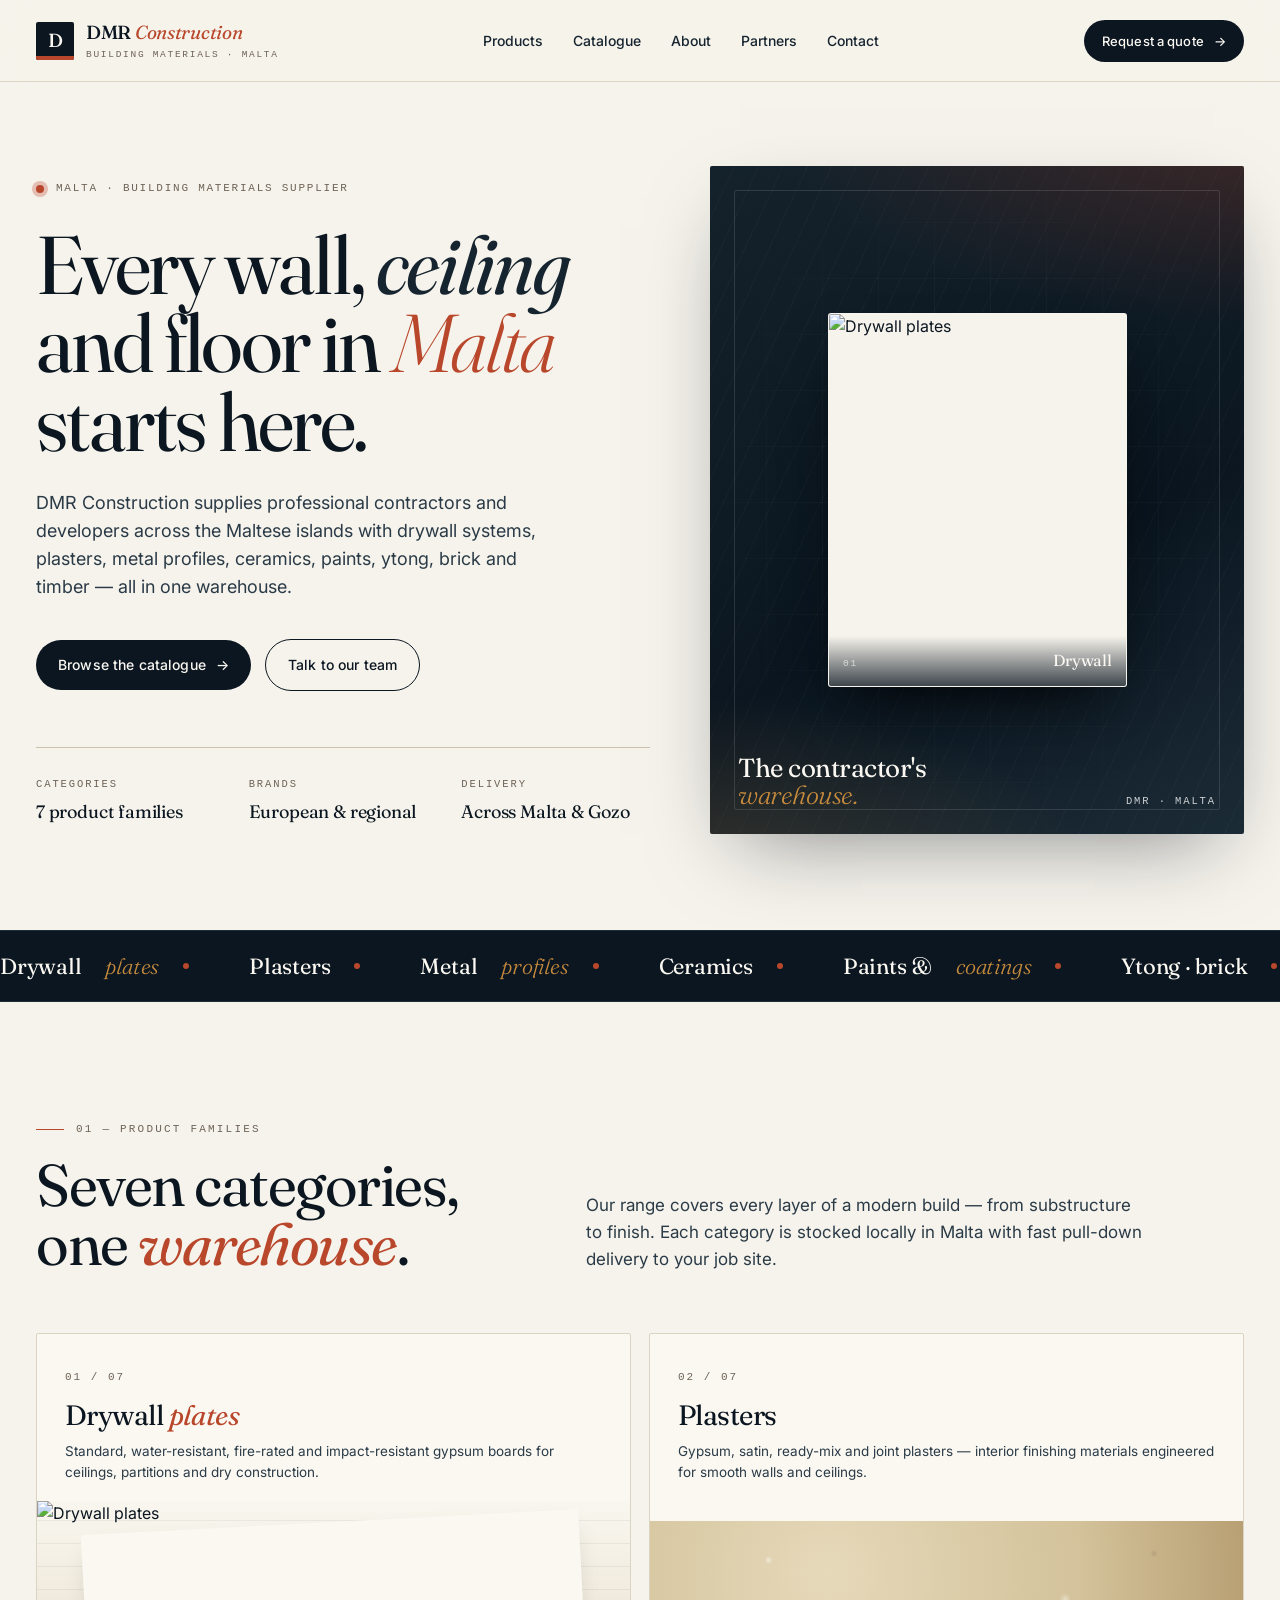
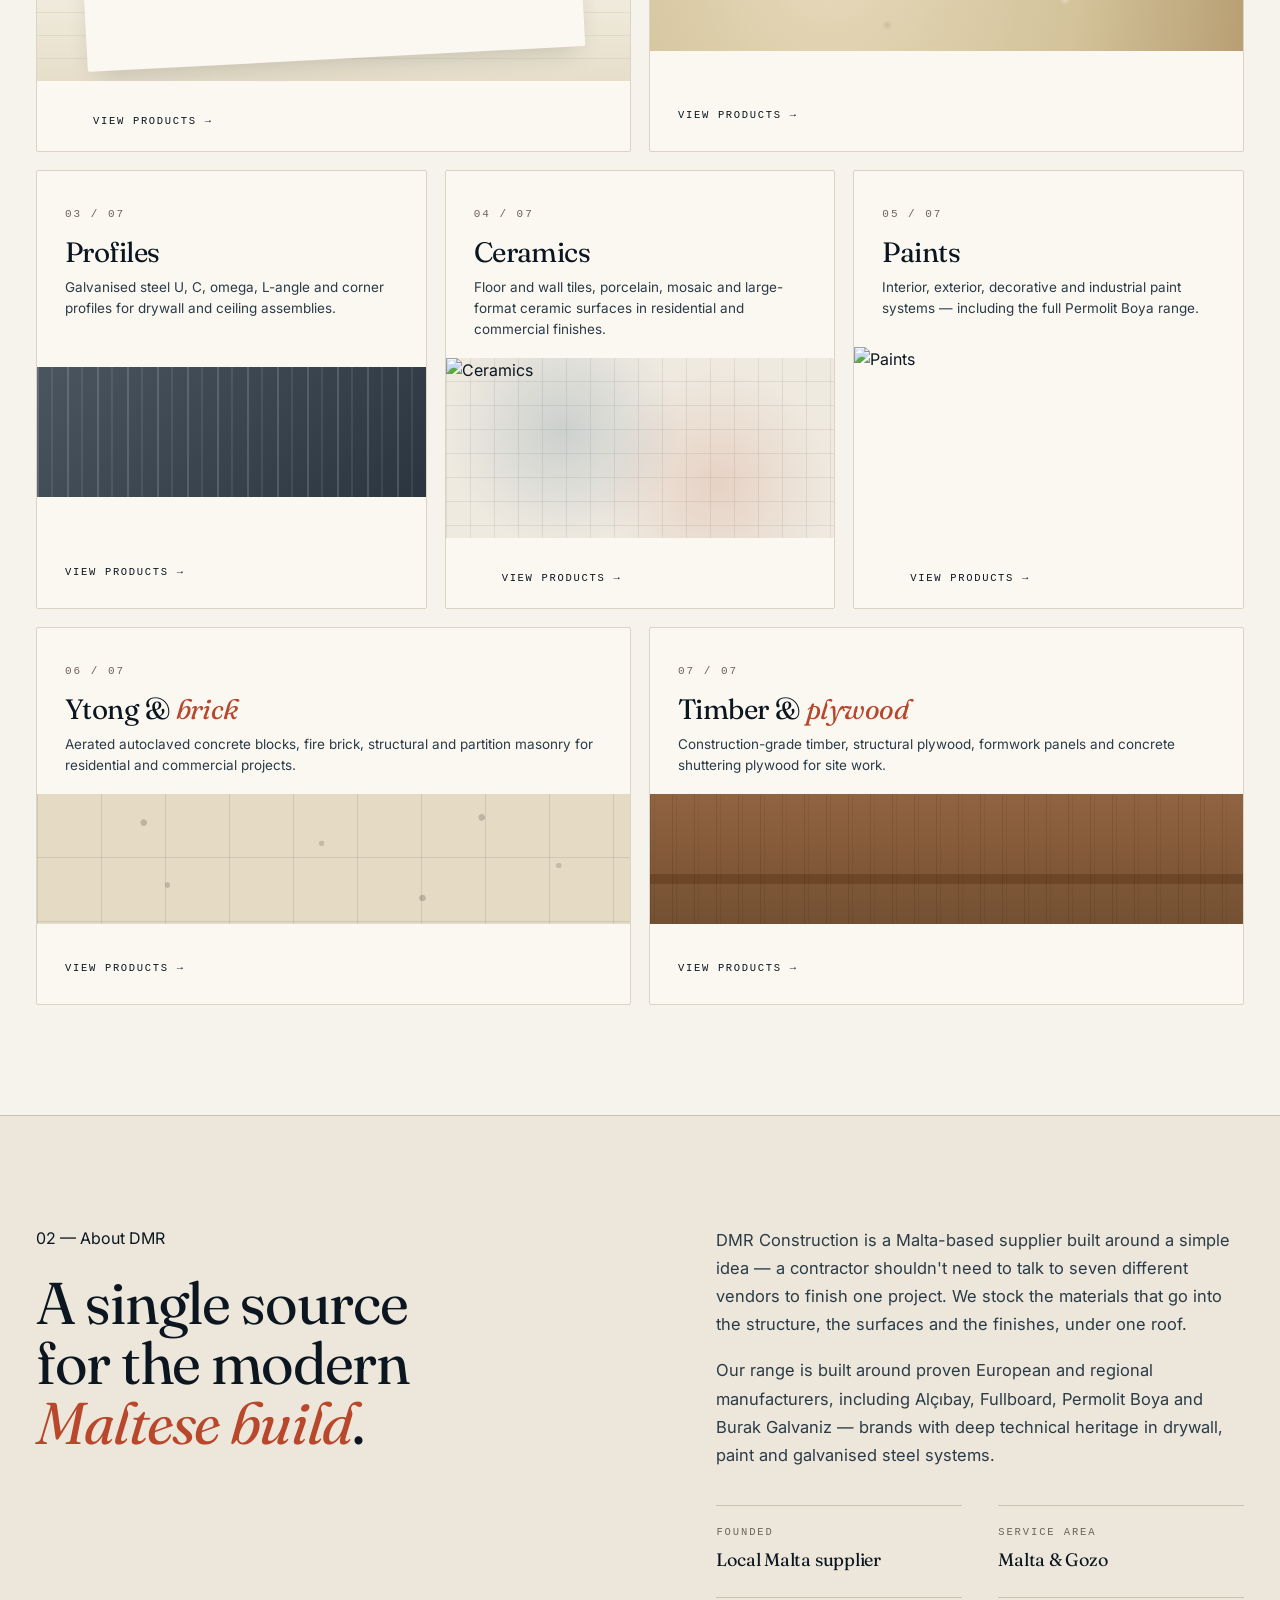
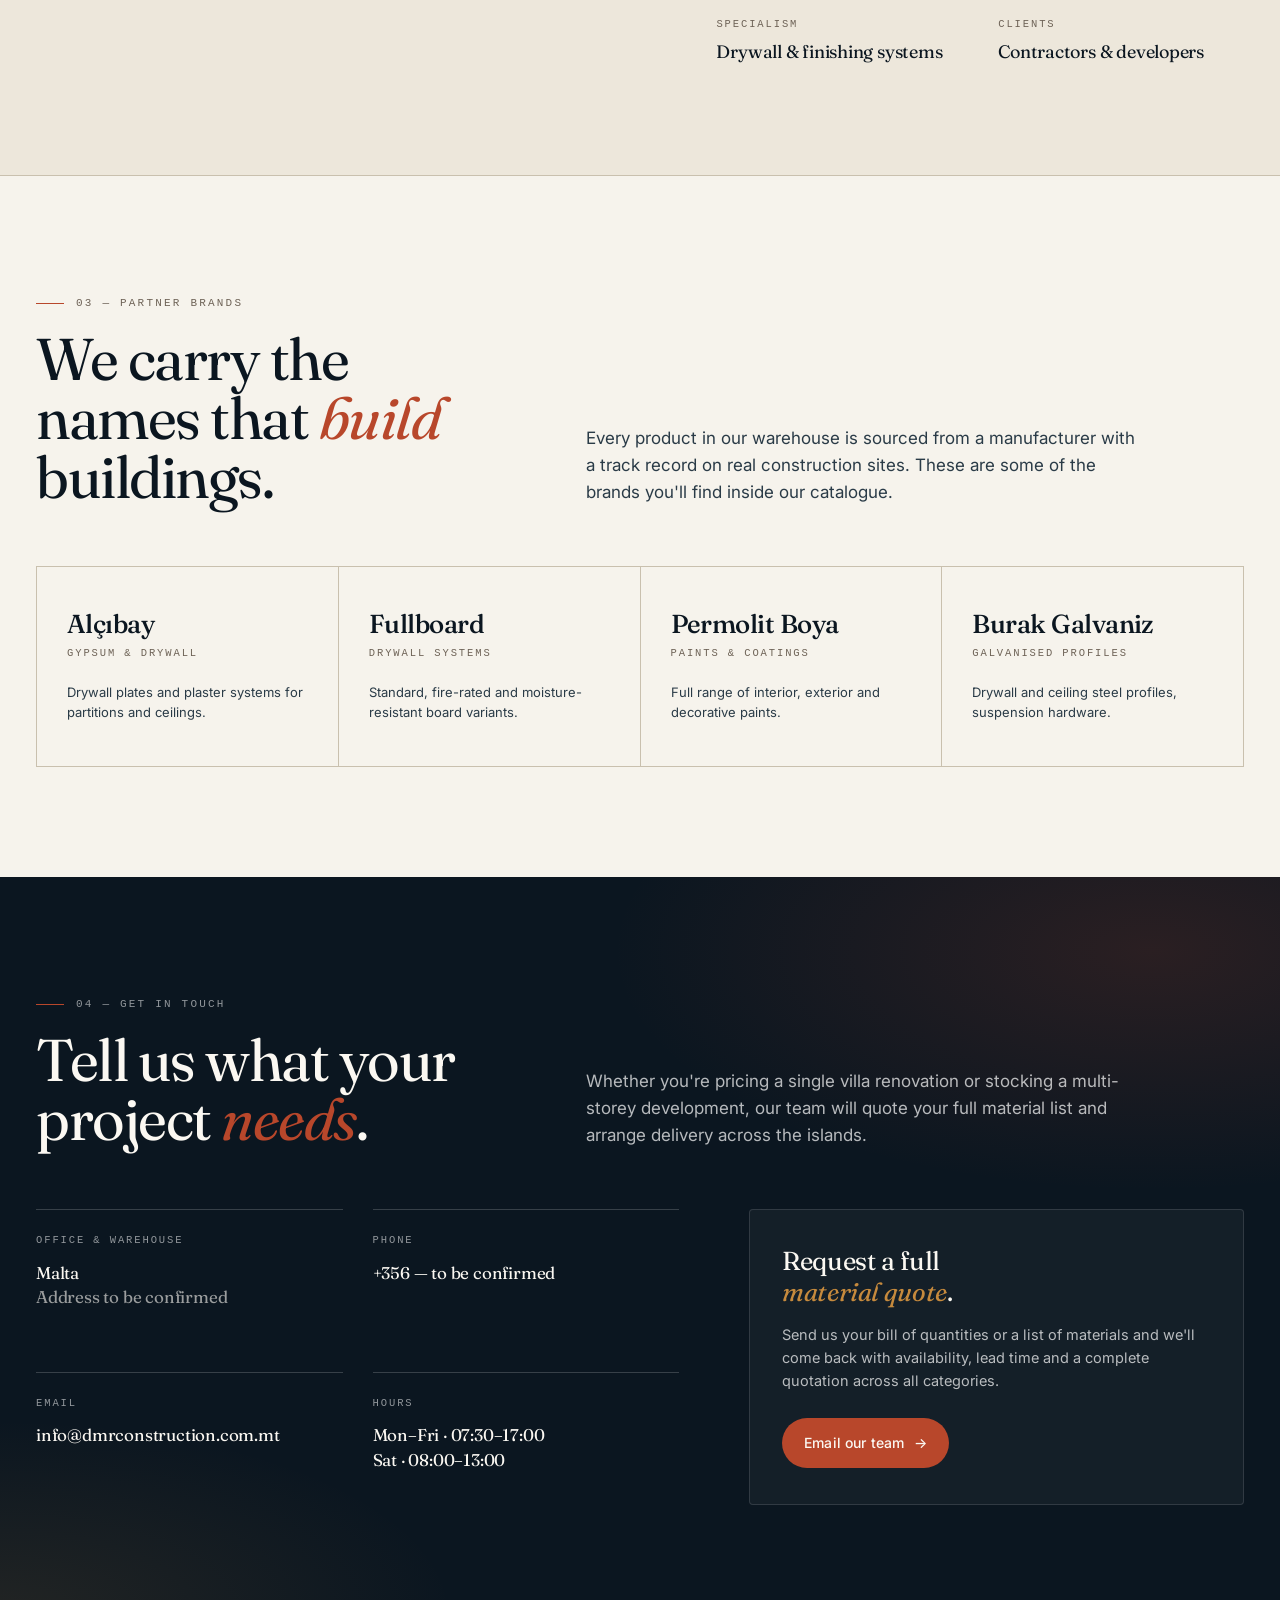
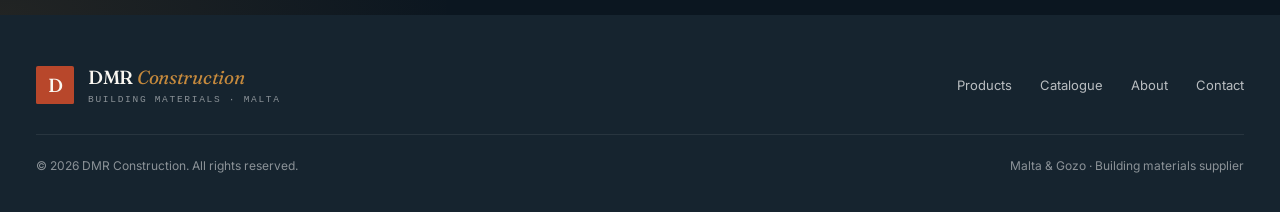
==== index.html @ fa93ea8e "Initial commit: DMR Construction site + catalogue Malta building-materials supplier landing page and" ====
<!doctype html>
<html lang="en">
<head>
<meta charset="utf-8" />
<meta name="viewport" content="width=device-width,initial-scale=1" />
<title>DMR Construction — Building Materials, Malta</title>
<meta name="description" content="DMR Construction is Malta's trusted supplier of drywall, plaster, profiles, ceramics, paints, ytong, brick and timber. Complete catalogue of premium building materials from leading European brands." />
<link rel="preconnect" href="https://fonts.googleapis.com">
<link rel="preconnect" href="https://fonts.gstatic.com" crossorigin>
<link href="https://fonts.googleapis.com/css2?family=Inter:wght@300;400;500;600;700&family=Fraunces:opsz,wght@9..144,300;9..144,400;9..144,500;9..144,600&display=swap" rel="stylesheet">
<link rel="stylesheet" href="styles.css">
</head>
<body>

<!-- NAV -->
<nav class="nav">
  <div class="nav-inner">
    <a class="brand" href="index.html">
      <div class="brand-mark">D</div>
      <div>
        <div class="brand-name">DMR <em>Construction</em></div>
        <span class="brand-sub">Building materials · Malta</span>
      </div>
    </a>
    <ul class="nav-links">
      <li><a href="#categories">Products</a></li>
      <li><a href="catalogue.html">Catalogue</a></li>
      <li><a href="#about">About</a></li>
      <li><a href="#brands">Partners</a></li>
      <li><a href="#contact">Contact</a></li>
    </ul>
    <a href="#contact" class="nav-cta">
      Request a quote
      <span class="arrow">→</span>
    </a>
    <button class="nav-burger" aria-label="Open menu">
      <span></span><span></span><span></span>
    </button>
  </div>
</nav>

<!-- HERO -->
<section class="hero">
  <div class="hero-inner">
    <div class="hero-text">
      <div class="hero-eyebrow">
        <span class="dot"></span>
        <span class="mono">Malta · Building Materials Supplier</span>
      </div>
      <h1>
        Every wall, <span class="ital">ceiling</span><br>
        and floor in <span class="accent">Malta</span><br>
        starts here.
      </h1>
      <p class="hero-lead">
        DMR Construction supplies professional contractors and developers across
        the Maltese islands with drywall systems, plasters, metal profiles,
        ceramics, paints, ytong, brick and timber — all in one warehouse.
      </p>
      <div class="hero-ctas">
        <a href="catalogue.html" class="btn btn-primary">
          Browse the catalogue
          <span class="arrow">→</span>
        </a>
        <a href="#contact" class="btn btn-ghost">
          Talk to our team
        </a>
      </div>
      <div class="hero-meta">
        <div class="item">
          <span class="k">Categories</span>
          <span class="v">7 product families</span>
        </div>
        <div class="item">
          <span class="k">Brands</span>
          <span class="v">European &amp; regional</span>
        </div>
        <div class="item">
          <span class="k">Delivery</span>
          <span class="v">Across Malta &amp; Gozo</span>
        </div>
      </div>
    </div>

    <!-- hero visual: stacked product cards -->
    <div class="hero-visual">
      <div class="grid-bg" aria-hidden="true"></div>
      <div class="hv-stack">
        <figure class="hv-card c1">
          <img src="images/drywall-hero.png" alt="Drywall plates">
          <figcaption>
            <span class="num">01</span>
            <span class="cat">Drywall</span>
          </figcaption>
        </figure>
        <figure class="hv-card c2">
          <img src="images/ceramic-hero.png" alt="Ceramics">
          <figcaption>
            <span class="num">04</span>
            <span class="cat">Ceramics</span>
          </figcaption>
        </figure>
        <figure class="hv-card c3">
          <img src="images/paint-hero.png" alt="Paints">
          <figcaption>
            <span class="num">05</span>
            <span class="cat">Paints</span>
          </figcaption>
        </figure>
      </div>
      <div class="hv-overlay" aria-hidden="true"></div>
      <div class="hv-label">
        <div class="l">The contractor's<br><em>warehouse.</em></div>
        <div class="r">DMR · Malta</div>
      </div>
    </div>
  </div>
</section>

<!-- MARQUEE -->
<div class="marquee" aria-hidden="true">
  <div class="marquee-track">
    <span>Drywall <em>plates</em></span>
    <span>Plasters</span>
    <span>Metal <em>profiles</em></span>
    <span>Ceramics</span>
    <span>Paints &amp; <em>coatings</em></span>
    <span>Ytong · brick</span>
    <span>Timber &amp; <em>plywood</em></span>
    <span>Construction <em>formwork</em></span>
    <!-- duplicate for seamless loop -->
    <span>Drywall <em>plates</em></span>
    <span>Plasters</span>
    <span>Metal <em>profiles</em></span>
    <span>Ceramics</span>
    <span>Paints &amp; <em>coatings</em></span>
    <span>Ytong · brick</span>
    <span>Timber &amp; <em>plywood</em></span>
    <span>Construction <em>formwork</em></span>
  </div>
</div>

<!-- CATEGORIES -->
<section class="section categories" id="categories">
  <div class="section-inner">
    <div class="section-head reveal">
      <div>
        <div class="kicker">01 — Product families</div>
        <h2>Seven categories,<br>one <span class="ital">warehouse</span>.</h2>
      </div>
      <p class="lede">
        Our range covers every layer of a modern build — from substructure to
        finish. Each category is stocked locally in Malta with fast pull-down
        delivery to your job site.
      </p>
    </div>

    <div class="cat-grid">
      <a href="catalogue.html#drywall" class="cat-card span-6 has-hero reveal">
        <div>
          <span class="num">01 / 07</span>
          <h3 class="name">Drywall <em>plates</em></h3>
          <p class="desc">Standard, water-resistant, fire-rated and impact-resistant gypsum boards for ceilings, partitions and dry construction.</p>
        </div>
        <div class="cat-visual cv-drywall">
          <img src="images/drywall-hero.png" alt="Drywall plates">
        </div>
        <span class="more" style="padding:14px 28px 22px;">View products <span class="arrow">→</span></span>
      </a>

      <a href="catalogue.html#plasters" class="cat-card span-6 reveal">
        <div>
          <span class="num">02 / 07</span>
          <h3 class="name">Plasters</h3>
          <p class="desc">Gypsum, satin, ready-mix and joint plasters — interior finishing materials engineered for smooth walls and ceilings.</p>
        </div>
        <div class="cat-visual cv-plaster"></div>
        <span class="more">View products <span class="arrow">→</span></span>
      </a>

      <a href="catalogue.html#profiles" class="cat-card span-4 reveal">
        <div>
          <span class="num">03 / 07</span>
          <h3 class="name">Profiles</h3>
          <p class="desc">Galvanised steel U, C, omega, L-angle and corner profiles for drywall and ceiling assemblies.</p>
        </div>
        <div class="cat-visual cv-profile"></div>
        <span class="more">View products <span class="arrow">→</span></span>
      </a>

      <a href="catalogue.html#ceramics" class="cat-card span-4 has-hero reveal">
        <div>
          <span class="num">04 / 07</span>
          <h3 class="name">Ceramics</h3>
          <p class="desc">Floor and wall tiles, porcelain, mosaic and large-format ceramic surfaces in residential and commercial finishes.</p>
        </div>
        <div class="cat-visual cv-ceramic">
          <img src="images/ceramic-hero.png" alt="Ceramics">
        </div>
        <span class="more" style="padding:14px 28px 22px;">View products <span class="arrow">→</span></span>
      </a>

      <a href="catalogue.html#paints" class="cat-card span-4 has-hero reveal">
        <div>
          <span class="num">05 / 07</span>
          <h3 class="name">Paints</h3>
          <p class="desc">Interior, exterior, decorative and industrial paint systems — including the full Permolit Boya range.</p>
        </div>
        <div class="cat-visual cv-paint">
          <img src="images/paint-hero.png" alt="Paints">
        </div>
        <span class="more" style="padding:14px 28px 22px;">View products <span class="arrow">→</span></span>
      </a>

      <a href="catalogue.html#ytong" class="cat-card span-6 reveal">
        <div>
          <span class="num">06 / 07</span>
          <h3 class="name">Ytong &amp; <em>brick</em></h3>
          <p class="desc">Aerated autoclaved concrete blocks, fire brick, structural and partition masonry for residential and commercial projects.</p>
        </div>
        <div class="cat-visual cv-ytong"></div>
        <span class="more">View products <span class="arrow">→</span></span>
      </a>

      <a href="catalogue.html#timber" class="cat-card span-6 reveal">
        <div>
          <span class="num">07 / 07</span>
          <h3 class="name">Timber &amp; <em>plywood</em></h3>
          <p class="desc">Construction-grade timber, structural plywood, formwork panels and concrete shuttering plywood for site work.</p>
        </div>
        <div class="cat-visual cv-timber"></div>
        <span class="more">View products <span class="arrow">→</span></span>
      </a>
    </div>
  </div>
</section>

<!-- ABOUT -->
<section class="section about" id="about">
  <div class="section-inner">
    <div class="about-grid reveal">
      <div>
        <div class="kicker" style="margin-bottom:22px">02 — About DMR</div>
        <h2>A single source<br>for the modern<br><em>Maltese build</em>.</h2>
      </div>
      <div class="body">
        <p>
          DMR Construction is a Malta-based supplier built around a simple idea —
          a contractor shouldn't need to talk to seven different vendors to
          finish one project. We stock the materials that go into the structure,
          the surfaces and the finishes, under one roof.
        </p>
        <p>
          Our range is built around proven European and regional manufacturers,
          including Alçıbay, Fullboard, Permolit Boya and Burak Galvaniz —
          brands with deep technical heritage in drywall, paint and
          galvanised steel systems.
        </p>

        <div class="about-points">
          <div class="about-point">
            <span class="k">Founded</span>
            <span class="v">Local Malta supplier</span>
          </div>
          <div class="about-point">
            <span class="k">Service area</span>
            <span class="v">Malta &amp; Gozo</span>
          </div>
          <div class="about-point">
            <span class="k">Specialism</span>
            <span class="v">Drywall &amp; finishing systems</span>
          </div>
          <div class="about-point">
            <span class="k">Clients</span>
            <span class="v">Contractors &amp; developers</span>
          </div>
        </div>
      </div>
    </div>
  </div>
</section>

<!-- BRANDS -->
<section class="section brands" id="brands">
  <div class="section-inner">
    <div class="section-head reveal">
      <div>
        <div class="kicker">03 — Partner brands</div>
        <h2>We carry the<br>names that <span class="ital">build</span><br>buildings.</h2>
      </div>
      <p class="lede">
        Every product in our warehouse is sourced from a manufacturer with a
        track record on real construction sites. These are some of the brands
        you'll find inside our catalogue.
      </p>
    </div>

    <div class="brands-grid">
      <div class="brand-cell">
        <div>
          <div class="b-name">Alçıbay</div>
          <div class="b-tag">Gypsum &amp; drywall</div>
        </div>
        <p class="b-desc">Drywall plates and plaster systems for partitions and ceilings.</p>
      </div>
      <div class="brand-cell">
        <div>
          <div class="b-name">Fullboard</div>
          <div class="b-tag">Drywall systems</div>
        </div>
        <p class="b-desc">Standard, fire-rated and moisture-resistant board variants.</p>
      </div>
      <div class="brand-cell">
        <div>
          <div class="b-name">Permolit Boya</div>
          <div class="b-tag">Paints &amp; coatings</div>
        </div>
        <p class="b-desc">Full range of interior, exterior and decorative paints.</p>
      </div>
      <div class="brand-cell">
        <div>
          <div class="b-name">Burak Galvaniz</div>
          <div class="b-tag">Galvanised profiles</div>
        </div>
        <p class="b-desc">Drywall and ceiling steel profiles, suspension hardware.</p>
      </div>
    </div>
  </div>
</section>

<!-- CONTACT -->
<section class="section contact" id="contact">
  <div class="section-inner">
    <div class="section-head reveal">
      <div>
        <div class="kicker">04 — Get in touch</div>
        <h2>Tell us what your<br>project <span class="ital">needs</span>.</h2>
      </div>
      <p class="lede">
        Whether you're pricing a single villa renovation or stocking a
        multi-storey development, our team will quote your full material list
        and arrange delivery across the islands.
      </p>
    </div>

    <div class="contact-grid">
      <div class="contact-blocks">
        <div class="contact-block">
          <span class="k">Office &amp; warehouse</span>
          <span class="v small">
            Malta<br>
            <span style="opacity:0.6">Address to be confirmed</span>
          </span>
        </div>
        <div class="contact-block">
          <span class="k">Phone</span>
          <span class="v small"><a href="tel:+356">+356 — to be confirmed</a></span>
        </div>
        <div class="contact-block">
          <span class="k">Email</span>
          <span class="v small"><a href="mailto:info@dmrconstruction.com.mt">info@dmrconstruction.com.mt</a></span>
        </div>
        <div class="contact-block">
          <span class="k">Hours</span>
          <span class="v small">Mon–Fri · 07:30–17:00<br>Sat · 08:00–13:00</span>
        </div>
      </div>

      <div class="contact-card">
        <h3>Request a full<br><em>material quote</em>.</h3>
        <p>
          Send us your bill of quantities or a list of materials and we'll come
          back with availability, lead time and a complete quotation across all
          categories.
        </p>
        <a href="mailto:info@dmrconstruction.com.mt?subject=Material%20Quote%20Request" class="btn btn-primary">
          Email our team
          <span class="arrow">→</span>
        </a>
      </div>
    </div>
  </div>
</section>

<!-- FOOTER -->
<footer class="footer">
  <div class="footer-inner">
    <div class="footer-brand">
      <div class="brand-mark">D</div>
      <div>
        <div class="brand-name">DMR <em style="color:var(--accent-2)">Construction</em></div>
        <span class="brand-sub" style="color:rgba(255,255,255,0.5)">Building materials · Malta</span>
      </div>
    </div>
    <ul class="footer-links">
      <li><a href="#categories">Products</a></li>
      <li><a href="catalogue.html">Catalogue</a></li>
      <li><a href="#about">About</a></li>
      <li><a href="#contact">Contact</a></li>
    </ul>
  </div>
  <div class="footer-bottom">
    <span>© 2026 DMR Construction. All rights reserved.</span>
    <span>Malta &amp; Gozo · Building materials supplier</span>
  </div>
</footer>

<script src="script.js"></script>
</body>
</html>
---- styles.css ----
/* ===========================================================
   DMR Construction — Malta
   Premium B2B construction materials site
   =========================================================== */

:root {
  --ink: #0B1620;
  --ink-2: #16242F;
  --ink-3: #2A3B47;
  --paper: #F6F3EC;
  --paper-2: #EDE7DB;
  --paper-3: #E2DACA;
  --line: #C9C0AE;
  --line-soft: #DCD4C2;
  --accent: #B8472B;      /* clay / brick */
  --accent-2: #C68A3D;    /* ochre */
  --accent-3: #2E5C7E;    /* malta blue */
  --muted: #6E6357;
  --white: #FBF8F2;

  --radius: 2px;
  --radius-lg: 6px;

  --font-sans: "Inter", ui-sans-serif, system-ui, -apple-system, "Segoe UI", Roboto, sans-serif;
  --font-display: "Fraunces", ui-serif, Georgia, "Times New Roman", serif;
  --font-mono: ui-monospace, "SF Mono", Menlo, Consolas, monospace;

  --shadow-soft: 0 1px 2px rgba(11, 22, 32, 0.04), 0 8px 24px rgba(11, 22, 32, 0.06);
  --shadow-card: 0 1px 0 rgba(11, 22, 32, 0.04), 0 14px 36px -18px rgba(11, 22, 32, 0.18);
}

* { box-sizing: border-box; margin: 0; padding: 0; }
html { scroll-behavior: smooth; }
body {
  background: var(--paper);
  color: var(--ink);
  font-family: var(--font-sans);
  font-weight: 400;
  line-height: 1.55;
  -webkit-font-smoothing: antialiased;
  text-rendering: optimizeLegibility;
  overflow-x: hidden;
}
img { max-width: 100%; display: block; }
a { color: inherit; text-decoration: none; }
button { font-family: inherit; cursor: pointer; border: 0; background: transparent; }

.serif { font-family: var(--font-display); letter-spacing: -0.012em; }
.mono {
  font-family: var(--font-mono);
  font-size: 11px;
  letter-spacing: 0.16em;
  text-transform: uppercase;
}

/* ===========================================================
   NAV
   =========================================================== */
.nav {
  position: sticky;
  top: 0;
  z-index: 50;
  background: rgba(246, 243, 236, 0.86);
  backdrop-filter: saturate(140%) blur(14px);
  -webkit-backdrop-filter: saturate(140%) blur(14px);
  border-bottom: 1px solid var(--line-soft);
}
.nav-inner {
  max-width: 1320px;
  margin: 0 auto;
  padding: 18px 36px;
  display: flex;
  align-items: center;
  justify-content: space-between;
  gap: 32px;
}
.brand {
  display: flex;
  align-items: center;
  gap: 12px;
}
.brand-mark {
  width: 38px;
  height: 38px;
  background: var(--ink);
  color: var(--white);
  display: grid;
  place-items: center;
  font-family: var(--font-display);
  font-size: 19px;
  font-weight: 500;
  letter-spacing: -0.02em;
  border-radius: 2px;
  position: relative;
  overflow: hidden;
}
.brand-mark::after {
  content: "";
  position: absolute;
  inset: auto 0 0 0;
  height: 4px;
  background: var(--accent);
}
.brand-name {
  font-family: var(--font-display);
  font-size: 19px;
  font-weight: 500;
  letter-spacing: -0.015em;
}
.brand-name em {
  font-style: italic;
  color: var(--accent);
  font-weight: 400;
}
.brand-sub {
  font-family: var(--font-mono);
  font-size: 9.5px;
  letter-spacing: 0.18em;
  color: var(--muted);
  text-transform: uppercase;
  display: block;
  margin-top: 1px;
}

.nav-links {
  display: flex;
  align-items: center;
  gap: 30px;
  list-style: none;
}
.nav-links a {
  font-size: 14px;
  font-weight: 500;
  color: var(--ink-2);
  position: relative;
  padding: 6px 0;
}
.nav-links a::after {
  content: "";
  position: absolute;
  left: 0;
  bottom: 0;
  width: 0;
  height: 1.5px;
  background: var(--accent);
  transition: width 280ms ease;
}
.nav-links a:hover::after { width: 100%; }

.nav-cta {
  display: inline-flex;
  align-items: center;
  gap: 10px;
  padding: 11px 18px;
  background: var(--ink);
  color: var(--white);
  font-size: 13px;
  font-weight: 500;
  letter-spacing: 0.01em;
  border-radius: 999px;
  transition: transform 240ms ease, background 240ms ease;
}
.nav-cta:hover { background: var(--accent); transform: translateY(-1px); }
.nav-cta .arrow { display: inline-block; transition: transform 240ms ease; }
.nav-cta:hover .arrow { transform: translateX(3px); }

.nav-burger {
  display: none;
  width: 40px; height: 40px;
  align-items: center; justify-content: center;
  flex-direction: column; gap: 4px;
}
.nav-burger span {
  width: 22px; height: 1.5px;
  background: var(--ink);
  transition: transform 240ms ease, opacity 240ms ease;
}

/* ===========================================================
   HERO
   =========================================================== */
.hero {
  position: relative;
  overflow: hidden;
  background: var(--paper);
  padding: 84px 36px 96px;
}
.hero-inner {
  max-width: 1320px;
  margin: 0 auto;
  display: grid;
  grid-template-columns: 1.15fr 1fr;
  gap: 60px;
  align-items: center;
  position: relative;
  z-index: 2;
}
.hero-eyebrow {
  display: inline-flex;
  align-items: center;
  gap: 12px;
  margin-bottom: 28px;
  color: var(--muted);
}
.hero-eyebrow .dot {
  width: 8px; height: 8px;
  background: var(--accent);
  border-radius: 50%;
  position: relative;
}
.hero-eyebrow .dot::before {
  content: "";
  position: absolute; inset: -4px;
  border-radius: 50%;
  background: var(--accent);
  opacity: 0.3;
  animation: pulse 2.4s ease-in-out infinite;
}
@keyframes pulse {
  0%, 100% { transform: scale(1); opacity: 0.3; }
  50% { transform: scale(1.6); opacity: 0; }
}

.hero h1 {
  font-family: var(--font-display);
  font-weight: 400;
  font-size: clamp(48px, 6.4vw, 92px);
  line-height: 0.96;
  letter-spacing: -0.032em;
  color: var(--ink);
}
.hero h1 .ital { font-style: italic; color: var(--ink-2); }
.hero h1 .accent { color: var(--accent); font-style: italic; font-weight: 300; }

.hero-lead {
  margin-top: 28px;
  font-size: 18px;
  line-height: 1.55;
  color: var(--ink-3);
  max-width: 520px;
}

.hero-ctas {
  margin-top: 38px;
  display: flex;
  align-items: center;
  gap: 14px;
  flex-wrap: wrap;
}
.btn {
  display: inline-flex;
  align-items: center;
  gap: 10px;
  padding: 14px 22px;
  font-size: 14px;
  font-weight: 500;
  letter-spacing: 0.01em;
  border-radius: 999px;
  transition: transform 240ms ease, background 240ms ease, color 240ms ease, border-color 240ms ease;
}
.btn-primary {
  background: var(--ink);
  color: var(--white);
}
.btn-primary:hover { background: var(--accent); transform: translateY(-1px); }
.btn-ghost {
  background: transparent;
  color: var(--ink);
  border: 1px solid var(--ink);
}
.btn-ghost:hover { background: var(--ink); color: var(--white); }
.btn .arrow { transition: transform 240ms ease; display: inline-flex; }
.btn:hover .arrow { transform: translateX(3px); }

.hero-meta {
  margin-top: 56px;
  padding-top: 28px;
  border-top: 1px solid var(--line);
  display: grid;
  grid-template-columns: repeat(3, 1fr);
  gap: 24px;
}
.hero-meta .item .k {
  font-family: var(--font-mono);
  font-size: 10.5px;
  letter-spacing: 0.18em;
  color: var(--muted);
  text-transform: uppercase;
  display: block;
  margin-bottom: 8px;
}
.hero-meta .item .v {
  font-family: var(--font-display);
  font-size: 18px;
  color: var(--ink);
  line-height: 1.3;
  letter-spacing: -0.01em;
}

/* HERO — animated visual */
.hero-visual {
  position: relative;
  aspect-ratio: 4 / 5;
  border-radius: var(--radius);
  background: linear-gradient(155deg, #14222C 0%, #0B1620 60%, #1B2B36 100%);
  overflow: hidden;
  box-shadow: 0 30px 80px -30px rgba(11, 22, 32, 0.5);
}
.hero-visual::before {
  content: "";
  position: absolute;
  inset: 0;
  background:
    radial-gradient(900px 380px at 110% -10%, rgba(184, 71, 43, 0.32), transparent 60%),
    radial-gradient(700px 320px at -10% 110%, rgba(198, 138, 61, 0.22), transparent 65%),
    repeating-linear-gradient(115deg, rgba(255, 255, 255, 0.025) 0 1px, transparent 1px 22px);
  pointer-events: none;
}
.hero-visual .grid-bg {
  position: absolute;
  inset: 0;
  background-image:
    linear-gradient(rgba(255,255,255,0.04) 1px, transparent 1px),
    linear-gradient(90deg, rgba(255,255,255,0.04) 1px, transparent 1px);
  background-size: 56px 56px;
  mask-image: radial-gradient(ellipse at center, black 30%, transparent 80%);
}

.hv-stack {
  position: absolute;
  inset: 0;
  display: grid;
  place-items: center;
}
.hv-card {
  position: absolute;
  background: var(--paper);
  border-radius: 3px;
  overflow: hidden;
  margin: 0;
  transform-origin: center;
  box-shadow:
    0 1px 0 rgba(255,255,255,0.06) inset,
    0 30px 60px -20px rgba(0,0,0,0.55);
  border: 1px solid rgba(255,255,255,0.08);
  animation: hvFloat 11s ease-in-out infinite;
  will-change: transform;
}
.hv-card img {
  width: 100%;
  height: 100%;
  object-fit: cover;
  display: block;
}
.hv-card figcaption {
  position: absolute;
  bottom: 0; left: 0; right: 0;
  padding: 12px 14px 13px;
  background: linear-gradient(180deg, transparent, rgba(11,22,32,0.78));
  color: var(--white);
  display: flex;
  justify-content: space-between;
  align-items: baseline;
  z-index: 2;
}
.hv-card figcaption .num {
  font-family: var(--font-mono);
  font-size: 9.5px;
  letter-spacing: 0.2em;
  color: rgba(255,255,255,0.65);
  text-transform: uppercase;
}
.hv-card figcaption .cat {
  font-family: var(--font-display);
  font-size: 16px;
  font-weight: 400;
  letter-spacing: -0.01em;
}

.hv-card.c1 {
  width: 56%;
  aspect-ratio: 4/5;
  --tx: -14%; --ty: 6%; --r: -7deg;
  z-index: 3;
}
.hv-card.c2 {
  width: 50%;
  aspect-ratio: 4/5;
  --tx: 6%; --ty: -8%; --r: 4deg;
  z-index: 2;
  animation-delay: -3.5s;
}
.hv-card.c3 {
  width: 44%;
  aspect-ratio: 4/5;
  --tx: 22%; --ty: 14%; --r: 12deg;
  z-index: 1;
  animation-delay: -7s;
}
@keyframes hvFloat {
  0%, 100% { transform: translate(var(--tx), var(--ty)) rotate(var(--r)); }
  50% {
    transform: translate(
      calc(var(--tx) + 1.5%),
      calc(var(--ty) - 1.5%)
    ) rotate(calc(var(--r) + 1.2deg));
  }
}

.hv-overlay {
  position: absolute;
  inset: 24px;
  border: 1px solid rgba(255,255,255,0.12);
  border-radius: 2px;
  pointer-events: none;
}
.hv-label {
  position: absolute;
  bottom: 24px; left: 28px; right: 28px;
  display: flex; justify-content: space-between; align-items: flex-end;
  color: rgba(255,255,255,0.78);
  z-index: 2;
}
.hv-label .l {
  font-family: var(--font-display);
  font-size: 26px;
  font-weight: 400;
  letter-spacing: -0.018em;
  color: var(--white);
  line-height: 1.05;
}
.hv-label .l em {
  font-style: italic;
  font-weight: 300;
  color: var(--accent-2);
}
.hv-label .r {
  font-family: var(--font-mono);
  font-size: 10.5px;
  letter-spacing: 0.18em;
  text-transform: uppercase;
}

/* Scrolling marquee strip below hero */
.marquee {
  background: var(--ink);
  color: var(--white);
  border-top: 1px solid #1F2F3A;
  border-bottom: 1px solid #1F2F3A;
  overflow: hidden;
  padding: 18px 0;
}
.marquee-track {
  display: flex;
  gap: 60px;
  animation: marqueeMove 38s linear infinite;
  white-space: nowrap;
  align-items: center;
  width: max-content;
}
.marquee-track span {
  font-family: var(--font-display);
  font-size: 22px;
  font-weight: 400;
  letter-spacing: -0.01em;
  display: inline-flex;
  align-items: center;
  gap: 24px;
}
.marquee-track span::after {
  content: "";
  width: 6px; height: 6px;
  background: var(--accent);
  border-radius: 50%;
  display: inline-block;
}
.marquee-track span em {
  font-style: italic;
  color: var(--accent-2);
  font-weight: 300;
}
@keyframes marqueeMove {
  from { transform: translateX(0); }
  to { transform: translateX(-50%); }
}

/* ===========================================================
   SECTION SCAFFOLDING
   =========================================================== */
.section {
  padding: 110px 36px;
}
.section-inner {
  max-width: 1320px;
  margin: 0 auto;
}
.section-head {
  display: grid;
  grid-template-columns: 1fr 1.4fr;
  gap: 80px;
  align-items: flex-end;
  margin-bottom: 60px;
}
.section-head h2 {
  font-family: var(--font-display);
  font-size: clamp(38px, 4.6vw, 64px);
  font-weight: 400;
  line-height: 1;
  letter-spacing: -0.025em;
  color: var(--ink);
}
.section-head h2 .ital { font-style: italic; color: var(--accent); }
.section-head .lede {
  font-size: 17px;
  line-height: 1.6;
  color: var(--ink-3);
  max-width: 560px;
}
.section-head .kicker {
  font-family: var(--font-mono);
  font-size: 11px;
  letter-spacing: 0.2em;
  color: var(--muted);
  text-transform: uppercase;
  margin-bottom: 18px;
  display: inline-flex;
  align-items: center;
  gap: 12px;
}
.section-head .kicker::before {
  content: "";
  width: 28px; height: 1px;
  background: var(--accent);
}

/* ===========================================================
   CATEGORIES GRID (HOMEPAGE)
   =========================================================== */
.categories {
  background: var(--paper);
}
.cat-grid {
  display: grid;
  grid-template-columns: repeat(12, 1fr);
  gap: 18px;
}
.cat-card {
  position: relative;
  background: var(--white);
  border: 1px solid var(--line-soft);
  border-radius: var(--radius);
  padding: 28px;
  display: flex;
  flex-direction: column;
  justify-content: space-between;
  min-height: 320px;
  overflow: hidden;
  transition: transform 320ms ease, box-shadow 320ms ease, border-color 320ms ease;
}
.cat-card:hover {
  transform: translateY(-3px);
  box-shadow: var(--shadow-card);
  border-color: var(--ink);
}
.cat-card .num {
  font-family: var(--font-mono);
  font-size: 11px;
  letter-spacing: 0.18em;
  color: var(--muted);
}
.cat-card .name {
  font-family: var(--font-display);
  font-size: 28px;
  font-weight: 400;
  line-height: 1.05;
  letter-spacing: -0.02em;
  color: var(--ink);
  margin-top: 14px;
}
.cat-card .name em { font-style: italic; color: var(--accent); }
.cat-card .desc {
  margin-top: 10px;
  font-size: 13.5px;
  line-height: 1.55;
  color: var(--ink-3);
}
.cat-card .more {
  margin-top: 18px;
  display: inline-flex;
  align-items: center;
  gap: 8px;
  font-family: var(--font-mono);
  font-size: 10.5px;
  letter-spacing: 0.16em;
  text-transform: uppercase;
  color: var(--ink);
}
.cat-card .more .arrow { transition: transform 280ms ease; }
.cat-card:hover .more .arrow { transform: translateX(4px); }

.cat-visual {
  position: relative;
  height: 130px;
  margin: 18px -28px 18px;
  overflow: hidden;
}

/* category-specific layouts */
.cat-card.span-6 { grid-column: span 6; }
.cat-card.span-4 { grid-column: span 4; }
.cat-card.span-3 { grid-column: span 3; }
.cat-card.span-8 { grid-column: span 8; }

/* category visual variations */
.cv-drywall {
  background: linear-gradient(180deg, #F5F0E4 0%, #E6DEC9 100%);
}
.cv-drywall::before {
  content: "";
  position: absolute;
  inset: 0;
  background:
    repeating-linear-gradient(0deg, transparent 0 22px, rgba(11,22,32,0.06) 22px 23px),
    linear-gradient(180deg, rgba(255,255,255,0.4), transparent);
}
.cv-drywall::after {
  content: "";
  position: absolute;
  inset: 12% 8%;
  background: var(--white);
  box-shadow: 0 12px 28px -10px rgba(0,0,0,0.18);
  border-radius: 2px;
  transform: rotate(-3deg);
}

.cv-plaster {
  background: radial-gradient(circle at 30% 40%, #E6D9BA, #D3C29A 60%, #B89F73);
}
.cv-plaster::before {
  content: "";
  position: absolute;
  inset: 0;
  background-image:
    radial-gradient(circle at 20% 30%, rgba(255,255,255,0.5) 0, transparent 4px),
    radial-gradient(circle at 70% 60%, rgba(255,255,255,0.4) 0, transparent 6px),
    radial-gradient(circle at 40% 80%, rgba(0,0,0,0.1) 0, transparent 5px),
    radial-gradient(circle at 85% 25%, rgba(0,0,0,0.1) 0, transparent 4px);
}

.cv-profile {
  background: linear-gradient(135deg, #4A5560 0%, #2A3540 100%);
}
.cv-profile::before {
  content: "";
  position: absolute;
  inset: 0;
  background:
    repeating-linear-gradient(90deg,
      rgba(255,255,255,0.15) 0 2px,
      transparent 2px 14px,
      rgba(255,255,255,0.08) 14px 16px,
      transparent 16px 30px);
}

.cv-ceramic {
  background: #EFEAE0;
}
.cv-ceramic::before {
  content: "";
  position: absolute;
  inset: 0;
  background:
    linear-gradient(90deg, rgba(11,22,32,0.08) 1px, transparent 1px),
    linear-gradient(0deg, rgba(11,22,32,0.08) 1px, transparent 1px);
  background-size: 24px 24px;
}
.cv-ceramic::after {
  content: "";
  position: absolute;
  inset: 0;
  background:
    radial-gradient(circle at 30% 40%, rgba(46, 92, 126, 0.18) 0%, transparent 40%),
    radial-gradient(circle at 70% 70%, rgba(184, 71, 43, 0.15) 0%, transparent 40%);
}

.cv-paint {
  background: var(--white);
  display: flex;
}
.cv-paint span {
  flex: 1;
  display: block;
}
.cv-paint .s1 { background: #B8472B; }
.cv-paint .s2 { background: #C68A3D; }
.cv-paint .s3 { background: #2E5C7E; }
.cv-paint .s4 { background: #4F6B57; }
.cv-paint .s5 { background: #6E6357; }
.cv-paint .s6 { background: #D6CCB3; }
.cv-paint .s7 { background: #16242F; }

.cv-ytong {
  background: #E5DAC4;
}
.cv-ytong::before {
  content: "";
  position: absolute;
  inset: 0;
  background-image:
    radial-gradient(circle at 18% 22%, rgba(0,0,0,0.18) 0 3px, transparent 3.5px),
    radial-gradient(circle at 48% 38%, rgba(0,0,0,0.15) 0 2.5px, transparent 3px),
    radial-gradient(circle at 75% 18%, rgba(0,0,0,0.18) 0 3px, transparent 3.5px),
    radial-gradient(circle at 22% 70%, rgba(0,0,0,0.16) 0 2.5px, transparent 3px),
    radial-gradient(circle at 65% 80%, rgba(0,0,0,0.18) 0 3px, transparent 3.5px),
    radial-gradient(circle at 88% 55%, rgba(0,0,0,0.14) 0 2.5px, transparent 3px),
    linear-gradient(0deg, rgba(11,22,32,0.1) 1px, transparent 1px),
    linear-gradient(90deg, rgba(11,22,32,0.1) 1px, transparent 1px);
  background-size: auto, auto, auto, auto, auto, auto, 64px 64px, 64px 64px;
}

.cv-timber {
  background: linear-gradient(180deg, #8A5A35 0%, #6B4525 100%);
}
.cv-timber::before {
  content: "";
  position: absolute;
  inset: 0;
  background:
    repeating-linear-gradient(90deg,
      rgba(0,0,0,0.1) 0 1px,
      transparent 1px 4px,
      rgba(0,0,0,0.06) 4px 5px,
      transparent 5px 22px),
    repeating-linear-gradient(180deg,
      rgba(255,255,255,0.06) 0 80px,
      rgba(0,0,0,0.08) 80px 90px);
}

/* ===========================================================
   ABOUT SECTION
   =========================================================== */
.about {
  background: var(--paper-2);
  border-top: 1px solid var(--line);
  border-bottom: 1px solid var(--line);
}
.about-grid {
  display: grid;
  grid-template-columns: 1.1fr 1fr;
  gap: 100px;
  align-items: flex-start;
}
.about-grid h2 {
  font-family: var(--font-display);
  font-size: clamp(38px, 4.6vw, 60px);
  font-weight: 400;
  line-height: 1.02;
  letter-spacing: -0.022em;
  color: var(--ink);
}
.about-grid h2 em { font-style: italic; color: var(--accent); }
.about-grid .body p {
  font-size: 16.5px;
  line-height: 1.7;
  color: var(--ink-3);
  margin-bottom: 18px;
}
.about-points {
  margin-top: 36px;
  display: grid;
  grid-template-columns: 1fr 1fr;
  gap: 24px 36px;
}
.about-point {
  padding-top: 18px;
  border-top: 1px solid var(--line);
}
.about-point .k {
  font-family: var(--font-mono);
  font-size: 10.5px;
  letter-spacing: 0.18em;
  color: var(--muted);
  text-transform: uppercase;
  display: block;
  margin-bottom: 8px;
}
.about-point .v {
  font-family: var(--font-display);
  font-size: 18px;
  letter-spacing: -0.012em;
  color: var(--ink);
  line-height: 1.3;
}

/* ===========================================================
   BRANDS
   =========================================================== */
.brands {
  background: var(--paper);
}
.brands-grid {
  display: grid;
  grid-template-columns: repeat(4, 1fr);
  gap: 0;
  border-top: 1px solid var(--line);
  border-left: 1px solid var(--line);
}
.brand-cell {
  border-right: 1px solid var(--line);
  border-bottom: 1px solid var(--line);
  padding: 44px 30px;
  display: flex;
  flex-direction: column;
  justify-content: space-between;
  min-height: 200px;
  transition: background 280ms ease;
}
.brand-cell:hover { background: var(--paper-2); }
.brand-cell .b-name {
  font-family: var(--font-display);
  font-size: 26px;
  font-weight: 500;
  letter-spacing: -0.02em;
  color: var(--ink);
  line-height: 1;
}
.brand-cell .b-tag {
  font-family: var(--font-mono);
  font-size: 10.5px;
  letter-spacing: 0.18em;
  color: var(--muted);
  text-transform: uppercase;
  margin-top: 8px;
}
.brand-cell .b-desc {
  font-size: 13px;
  color: var(--ink-3);
  line-height: 1.55;
  margin-top: 16px;
}

/* ===========================================================
   CONTACT
   =========================================================== */
.contact {
  background: var(--ink);
  color: var(--white);
  position: relative;
  overflow: hidden;
}
.contact::before {
  content: "";
  position: absolute;
  inset: 0;
  background:
    radial-gradient(900px 400px at 90% 10%, rgba(184,71,43,0.18), transparent 60%),
    radial-gradient(700px 300px at 0% 100%, rgba(198,138,61,0.12), transparent 65%);
  pointer-events: none;
}
.contact .section-head h2 { color: var(--white); }
.contact .section-head .lede { color: rgba(255,255,255,0.7); }
.contact .section-head .kicker { color: rgba(255,255,255,0.55); }
.contact .section-head .kicker::before { background: var(--accent); }

.contact-grid {
  display: grid;
  grid-template-columns: 1.3fr 1fr;
  gap: 70px;
  position: relative;
  z-index: 1;
}
.contact-blocks {
  display: grid;
  grid-template-columns: 1fr 1fr;
  gap: 30px;
}
.contact-block {
  padding-top: 22px;
  border-top: 1px solid rgba(255,255,255,0.18);
}
.contact-block .k {
  font-family: var(--font-mono);
  font-size: 10.5px;
  letter-spacing: 0.18em;
  color: rgba(255,255,255,0.55);
  text-transform: uppercase;
  margin-bottom: 12px;
  display: block;
}
.contact-block .v {
  font-family: var(--font-display);
  font-size: 22px;
  letter-spacing: -0.012em;
  line-height: 1.2;
  color: var(--white);
}
.contact-block .v.small {
  font-size: 17px;
  line-height: 1.45;
}
.contact-block a { transition: color 220ms ease; }
.contact-block a:hover { color: var(--accent-2); }

.contact-card {
  background: rgba(255,255,255,0.04);
  border: 1px solid rgba(255,255,255,0.12);
  border-radius: 4px;
  padding: 36px 32px;
}
.contact-card h3 {
  font-family: var(--font-display);
  font-size: 26px;
  font-weight: 400;
  letter-spacing: -0.015em;
  line-height: 1.2;
  color: var(--white);
}
.contact-card h3 em { font-style: italic; color: var(--accent-2); }
.contact-card p {
  font-size: 14.5px;
  line-height: 1.6;
  color: rgba(255,255,255,0.7);
  margin-top: 14px;
}
.contact-card .btn-primary {
  margin-top: 26px;
  background: var(--accent);
  color: var(--white);
}
.contact-card .btn-primary:hover {
  background: var(--white);
  color: var(--ink);
}

/* ===========================================================
   FOOTER
   =========================================================== */
.footer {
  background: var(--ink-2);
  color: rgba(255,255,255,0.7);
  padding: 48px 36px 36px;
  font-size: 13px;
}
.footer-inner {
  max-width: 1320px;
  margin: 0 auto;
  display: grid;
  grid-template-columns: 1fr auto;
  gap: 30px;
  align-items: center;
}
.footer-brand {
  display: flex;
  align-items: center;
  gap: 14px;
  color: var(--white);
}
.footer-brand .brand-name { color: var(--white); }
.footer-brand .brand-mark { background: var(--accent); }
.footer-links {
  display: flex;
  gap: 28px;
  list-style: none;
}
.footer-links a:hover { color: var(--white); }
.footer-bottom {
  max-width: 1320px;
  margin: 26px auto 0;
  padding-top: 22px;
  border-top: 1px solid rgba(255,255,255,0.08);
  display: flex;
  justify-content: space-between;
  align-items: center;
  font-size: 12px;
  color: rgba(255,255,255,0.5);
}

/* ===========================================================
   CATALOGUE PAGE
   =========================================================== */
.cat-head {
  padding: 56px 36px 30px;
  background: var(--paper);
  border-bottom: 1px solid var(--line);
}
.cat-head-inner {
  max-width: 1320px;
  margin: 0 auto;
  display: grid;
  grid-template-columns: 1.1fr 1fr;
  gap: 60px;
  align-items: flex-end;
}
.cat-head h1 {
  font-family: var(--font-display);
  font-size: clamp(46px, 5.5vw, 78px);
  font-weight: 400;
  line-height: 0.98;
  letter-spacing: -0.028em;
  color: var(--ink);
}
.cat-head h1 em { font-style: italic; color: var(--accent); }
.cat-head .lede {
  font-size: 17px;
  line-height: 1.6;
  color: var(--ink-3);
  max-width: 480px;
}

.cat-nav {
  position: sticky;
  top: 73px;
  z-index: 40;
  background: rgba(246, 243, 236, 0.92);
  backdrop-filter: saturate(140%) blur(14px);
  -webkit-backdrop-filter: saturate(140%) blur(14px);
  border-bottom: 1px solid var(--line-soft);
}
.cat-nav-inner {
  max-width: 1320px;
  margin: 0 auto;
  padding: 16px 36px;
  display: flex;
  align-items: center;
  gap: 6px;
  overflow-x: auto;
  scrollbar-width: none;
}
.cat-nav-inner::-webkit-scrollbar { display: none; }
.cat-nav a {
  flex-shrink: 0;
  font-family: var(--font-mono);
  font-size: 10.5px;
  letter-spacing: 0.16em;
  text-transform: uppercase;
  color: var(--ink-3);
  padding: 9px 16px;
  border-radius: 999px;
  transition: background 240ms ease, color 240ms ease;
  border: 1px solid transparent;
}
.cat-nav a:hover { background: var(--paper-2); color: var(--ink); }
.cat-nav a.active {
  background: var(--ink);
  color: var(--white);
}

/* category hero banner (in catalogue) */
.cat-hero {
  position: relative;
  aspect-ratio: 21 / 9;
  max-height: 520px;
  overflow: hidden;
  border-radius: var(--radius);
  margin-bottom: 50px;
  background: var(--ink-2);
}
.cat-hero img {
  position: absolute;
  inset: 0;
  width: 100%;
  height: 100%;
  object-fit: cover;
  object-position: center;
  transition: transform 8s ease;
}
.cat-hero:hover img { transform: scale(1.04); }
.cat-hero::after {
  content: "";
  position: absolute;
  inset: 0;
  background: linear-gradient(180deg, transparent 40%, rgba(11,22,32,0.55) 100%);
  pointer-events: none;
}
.cat-hero .cat-hero-label {
  position: absolute;
  left: 32px; bottom: 28px; right: 32px;
  display: flex; justify-content: space-between; align-items: flex-end;
  color: var(--white);
  z-index: 2;
}
.cat-hero .cat-hero-label .l {
  font-family: var(--font-display);
  font-size: clamp(28px, 3.4vw, 44px);
  font-weight: 400;
  line-height: 1;
  letter-spacing: -0.02em;
}
.cat-hero .cat-hero-label .l em { font-style: italic; color: var(--accent-2); }
.cat-hero .cat-hero-label .r {
  font-family: var(--font-mono);
  font-size: 10.5px;
  letter-spacing: 0.18em;
  text-transform: uppercase;
  color: rgba(255,255,255,0.85);
}

/* homepage category card — when it has a real product hero image */
.cat-card.has-hero { padding-bottom: 0; }
.cat-card.has-hero .cat-visual {
  margin-bottom: 0;
  height: 180px;
  position: relative;
}
.cat-card.has-hero .cat-visual img {
  position: absolute;
  inset: 0;
  width: 100%;
  height: 100%;
  object-fit: cover;
  z-index: 2;
  transition: transform 6s ease;
}
.cat-card.has-hero:hover .cat-visual img { transform: scale(1.05); }

/* category section in catalogue */
.cat-section {
  padding: 90px 36px;
  border-bottom: 1px solid var(--line-soft);
  background: var(--paper);
}
.cat-section:nth-child(even) {
  background: var(--paper-2);
}
.cat-section-inner {
  max-width: 1320px;
  margin: 0 auto;
}
.cat-section-head {
  display: grid;
  grid-template-columns: 1fr 1.2fr;
  gap: 80px;
  align-items: flex-end;
  margin-bottom: 50px;
  padding-bottom: 28px;
  border-bottom: 1px solid var(--line);
}
.cat-section-head .num {
  font-family: var(--font-mono);
  font-size: 11.5px;
  letter-spacing: 0.2em;
  color: var(--muted);
  text-transform: uppercase;
}
.cat-section-head h2 {
  font-family: var(--font-display);
  font-size: clamp(38px, 4.2vw, 56px);
  font-weight: 400;
  line-height: 1;
  letter-spacing: -0.025em;
  color: var(--ink);
  margin-top: 14px;
}
.cat-section-head h2 em { font-style: italic; color: var(--accent); }
.cat-section-head .lede {
  font-size: 15.5px;
  line-height: 1.65;
  color: var(--ink-3);
}

.product-grid {
  display: grid;
  grid-template-columns: repeat(3, 1fr);
  gap: 24px;
}
.product-card {
  background: var(--white);
  border: 1px solid var(--line-soft);
  border-radius: var(--radius);
  overflow: hidden;
  transition: transform 320ms ease, box-shadow 320ms ease, border-color 320ms ease;
  display: flex;
  flex-direction: column;
}
.product-card:hover {
  transform: translateY(-3px);
  box-shadow: var(--shadow-card);
  border-color: var(--ink);
}
.product-visual {
  position: relative;
  aspect-ratio: 4 / 3;
  overflow: hidden;
}
.product-tag {
  position: absolute;
  top: 14px; left: 14px;
  background: rgba(11,22,32,0.85);
  color: var(--white);
  font-family: var(--font-mono);
  font-size: 9.5px;
  letter-spacing: 0.16em;
  text-transform: uppercase;
  padding: 5px 9px;
  border-radius: 2px;
  z-index: 3;
}
.product-body {
  padding: 22px 22px 24px;
  flex: 1;
  display: flex;
  flex-direction: column;
}
.product-body .code {
  font-family: var(--font-mono);
  font-size: 10.5px;
  letter-spacing: 0.16em;
  text-transform: uppercase;
  color: var(--muted);
  margin-bottom: 8px;
}
.product-body .name {
  font-family: var(--font-display);
  font-size: 22px;
  font-weight: 500;
  line-height: 1.15;
  letter-spacing: -0.018em;
  color: var(--ink);
}
.product-body .desc {
  font-size: 13.5px;
  line-height: 1.55;
  color: var(--ink-3);
  margin-top: 10px;
  flex: 1;
}
.product-specs {
  margin-top: 18px;
  padding-top: 14px;
  border-top: 1px solid var(--line-soft);
  display: grid;
  grid-template-columns: 1fr 1fr;
  gap: 8px 18px;
}
.product-specs .row {
  display: flex;
  justify-content: space-between;
  font-size: 12px;
  color: var(--ink-3);
}
.product-specs .row .k {
  color: var(--muted);
  font-family: var(--font-mono);
  font-size: 10px;
  letter-spacing: 0.14em;
  text-transform: uppercase;
}

/* product visual variations — same palette as category cards */
.pv-drywall, .pv-plaster, .pv-profile, .pv-ceramic, .pv-paint, .pv-ytong, .pv-timber {
  position: relative;
  width: 100%;
  height: 100%;
}
.pv-drywall {
  background: linear-gradient(180deg, #F5F0E4 0%, #DDD2B6 100%);
}
.pv-drywall::before {
  content: "";
  position: absolute;
  inset: 0;
  background: repeating-linear-gradient(0deg,
    transparent 0 28px,
    rgba(11,22,32,0.05) 28px 29px);
}
.pv-drywall::after {
  content: "";
  position: absolute;
  inset: 16% 12%;
  background: var(--white);
  box-shadow: 0 16px 30px -12px rgba(0,0,0,0.18);
  border-radius: 2px;
  transform: rotate(-2deg);
}

.pv-plaster {
  background: radial-gradient(circle at 35% 40%, #E6D9BA, #C8B68D 60%, #A88B5B);
}
.pv-plaster::before {
  content: "";
  position: absolute;
  inset: 0;
  background-image:
    radial-gradient(circle at 20% 30%, rgba(255,255,255,0.45) 0, transparent 5px),
    radial-gradient(circle at 70% 60%, rgba(255,255,255,0.4) 0, transparent 7px),
    radial-gradient(circle at 40% 80%, rgba(0,0,0,0.12) 0, transparent 6px),
    radial-gradient(circle at 85% 25%, rgba(0,0,0,0.12) 0, transparent 5px),
    radial-gradient(circle at 55% 15%, rgba(0,0,0,0.08) 0, transparent 4px);
}
.pv-plaster::after {
  content: "";
  position: absolute;
  inset: 20% 22%;
  border-radius: 50%;
  background: linear-gradient(160deg, #D9C79E, #B89F73);
  box-shadow: 0 18px 36px -14px rgba(0,0,0,0.25), inset 0 -6px 12px rgba(0,0,0,0.12);
}

.pv-profile {
  background: linear-gradient(135deg, #5A6571 0%, #2A3540 100%);
}
.pv-profile::before {
  content: "";
  position: absolute;
  inset: 0;
  background: repeating-linear-gradient(90deg,
    rgba(255,255,255,0.16) 0 3px,
    transparent 3px 18px,
    rgba(255,255,255,0.08) 18px 20px,
    transparent 20px 36px);
}
.pv-profile::after {
  content: "";
  position: absolute;
  inset: 30% 18%;
  background:
    linear-gradient(180deg, #D9DDE2 0%, #8B939B 50%, #4A5560 100%);
  border-radius: 2px;
  box-shadow: 0 20px 40px -16px rgba(0,0,0,0.5);
  transform: skewX(-8deg);
}

.pv-ceramic {
  background: #EFEAE0;
}
.pv-ceramic::before {
  content: "";
  position: absolute;
  inset: 0;
  background:
    linear-gradient(90deg, rgba(11,22,32,0.1) 1px, transparent 1px),
    linear-gradient(0deg, rgba(11,22,32,0.1) 1px, transparent 1px);
  background-size: 28px 28px;
}
.pv-ceramic::after {
  content: "";
  position: absolute;
  inset: 0;
  background:
    radial-gradient(circle at 30% 40%, rgba(46, 92, 126, 0.22) 0%, transparent 35%),
    radial-gradient(circle at 70% 70%, rgba(184, 71, 43, 0.18) 0%, transparent 35%),
    radial-gradient(circle at 55% 25%, rgba(198, 138, 61, 0.16) 0%, transparent 30%);
}

.pv-paint {
  background: var(--white);
  display: flex;
  align-items: stretch;
}
.pv-paint span {
  flex: 1;
  display: block;
}

.pv-ytong {
  background: #E5DAC4;
}
.pv-ytong::before {
  content: "";
  position: absolute;
  inset: 0;
  background-image:
    radial-gradient(circle at 18% 22%, rgba(0,0,0,0.2) 0 3.5px, transparent 4px),
    radial-gradient(circle at 48% 38%, rgba(0,0,0,0.16) 0 2.5px, transparent 3px),
    radial-gradient(circle at 75% 18%, rgba(0,0,0,0.2) 0 3.5px, transparent 4px),
    radial-gradient(circle at 22% 70%, rgba(0,0,0,0.18) 0 2.5px, transparent 3px),
    radial-gradient(circle at 65% 80%, rgba(0,0,0,0.2) 0 3.5px, transparent 4px),
    radial-gradient(circle at 88% 55%, rgba(0,0,0,0.16) 0 2.5px, transparent 3px),
    radial-gradient(circle at 35% 50%, rgba(0,0,0,0.14) 0 2px, transparent 2.5px),
    linear-gradient(0deg, rgba(11,22,32,0.12) 1px, transparent 1px),
    linear-gradient(90deg, rgba(11,22,32,0.12) 1px, transparent 1px);
  background-size: auto, auto, auto, auto, auto, auto, auto, 72px 72px, 72px 72px;
}

.pv-timber {
  background: linear-gradient(180deg, #8A5A35 0%, #5C3919 100%);
}
.pv-timber::before {
  content: "";
  position: absolute;
  inset: 0;
  background:
    repeating-linear-gradient(90deg,
      rgba(0,0,0,0.12) 0 1px,
      transparent 1px 5px,
      rgba(0,0,0,0.07) 5px 6px,
      transparent 6px 26px),
    repeating-linear-gradient(180deg,
      rgba(255,255,255,0.07) 0 90px,
      rgba(0,0,0,0.1) 90px 100px);
}
.pv-timber::after {
  content: "";
  position: absolute;
  inset: 25% 12%;
  background:
    repeating-linear-gradient(90deg,
      rgba(255,255,255,0.06) 0 1px,
      transparent 1px 4px),
    linear-gradient(180deg, rgba(255,255,255,0.08), transparent);
  border-radius: 2px;
}

/* ===========================================================
   RESPONSIVE
   =========================================================== */
@media (max-width: 1100px) {
  .hero-inner { grid-template-columns: 1fr; gap: 50px; }
  .hero-visual { aspect-ratio: 5 / 4; }
  .section-head { grid-template-columns: 1fr; gap: 24px; }
  .about-grid { grid-template-columns: 1fr; gap: 50px; }
  .contact-grid { grid-template-columns: 1fr; gap: 50px; }
  .cat-head-inner { grid-template-columns: 1fr; gap: 30px; }
  .cat-section-head { grid-template-columns: 1fr; gap: 24px; }
  .brands-grid { grid-template-columns: repeat(2, 1fr); }
  .cat-card.span-6, .cat-card.span-4, .cat-card.span-3, .cat-card.span-8 {
    grid-column: span 12;
  }
}

@media (max-width: 820px) {
  .nav-links { display: none; }
  .nav-burger { display: flex; }
  .nav-cta { display: none; }
  .nav-inner { padding: 16px 22px; }
  .section { padding: 80px 22px; }
  .hero { padding: 60px 22px 70px; }
  .cat-head { padding: 44px 22px 24px; }
  .cat-nav-inner { padding: 14px 22px; }
  .cat-section { padding: 70px 22px; }
  .product-grid { grid-template-columns: repeat(2, 1fr); gap: 16px; }
  .contact-blocks { grid-template-columns: 1fr; gap: 22px; }
  .about-points { grid-template-columns: 1fr; }
  .hero-meta { grid-template-columns: 1fr; gap: 18px; }
  .footer-inner { grid-template-columns: 1fr; gap: 22px; }
  .footer-bottom { flex-direction: column; gap: 8px; }
}

@media (max-width: 520px) {
  .product-grid { grid-template-columns: 1fr; }
  .brands-grid { grid-template-columns: 1fr; }
  .nav-inner { padding: 14px 18px; }
  .section { padding: 64px 18px; }
  .hero { padding: 48px 18px 60px; }
  .cat-head { padding: 36px 18px 18px; }
  .cat-section { padding: 56px 18px; }
}

/* reveal */
.reveal { opacity: 0; transform: translateY(20px); transition: opacity 700ms ease, transform 700ms ease; }
.reveal.in { opacity: 1; transform: translateY(0); }
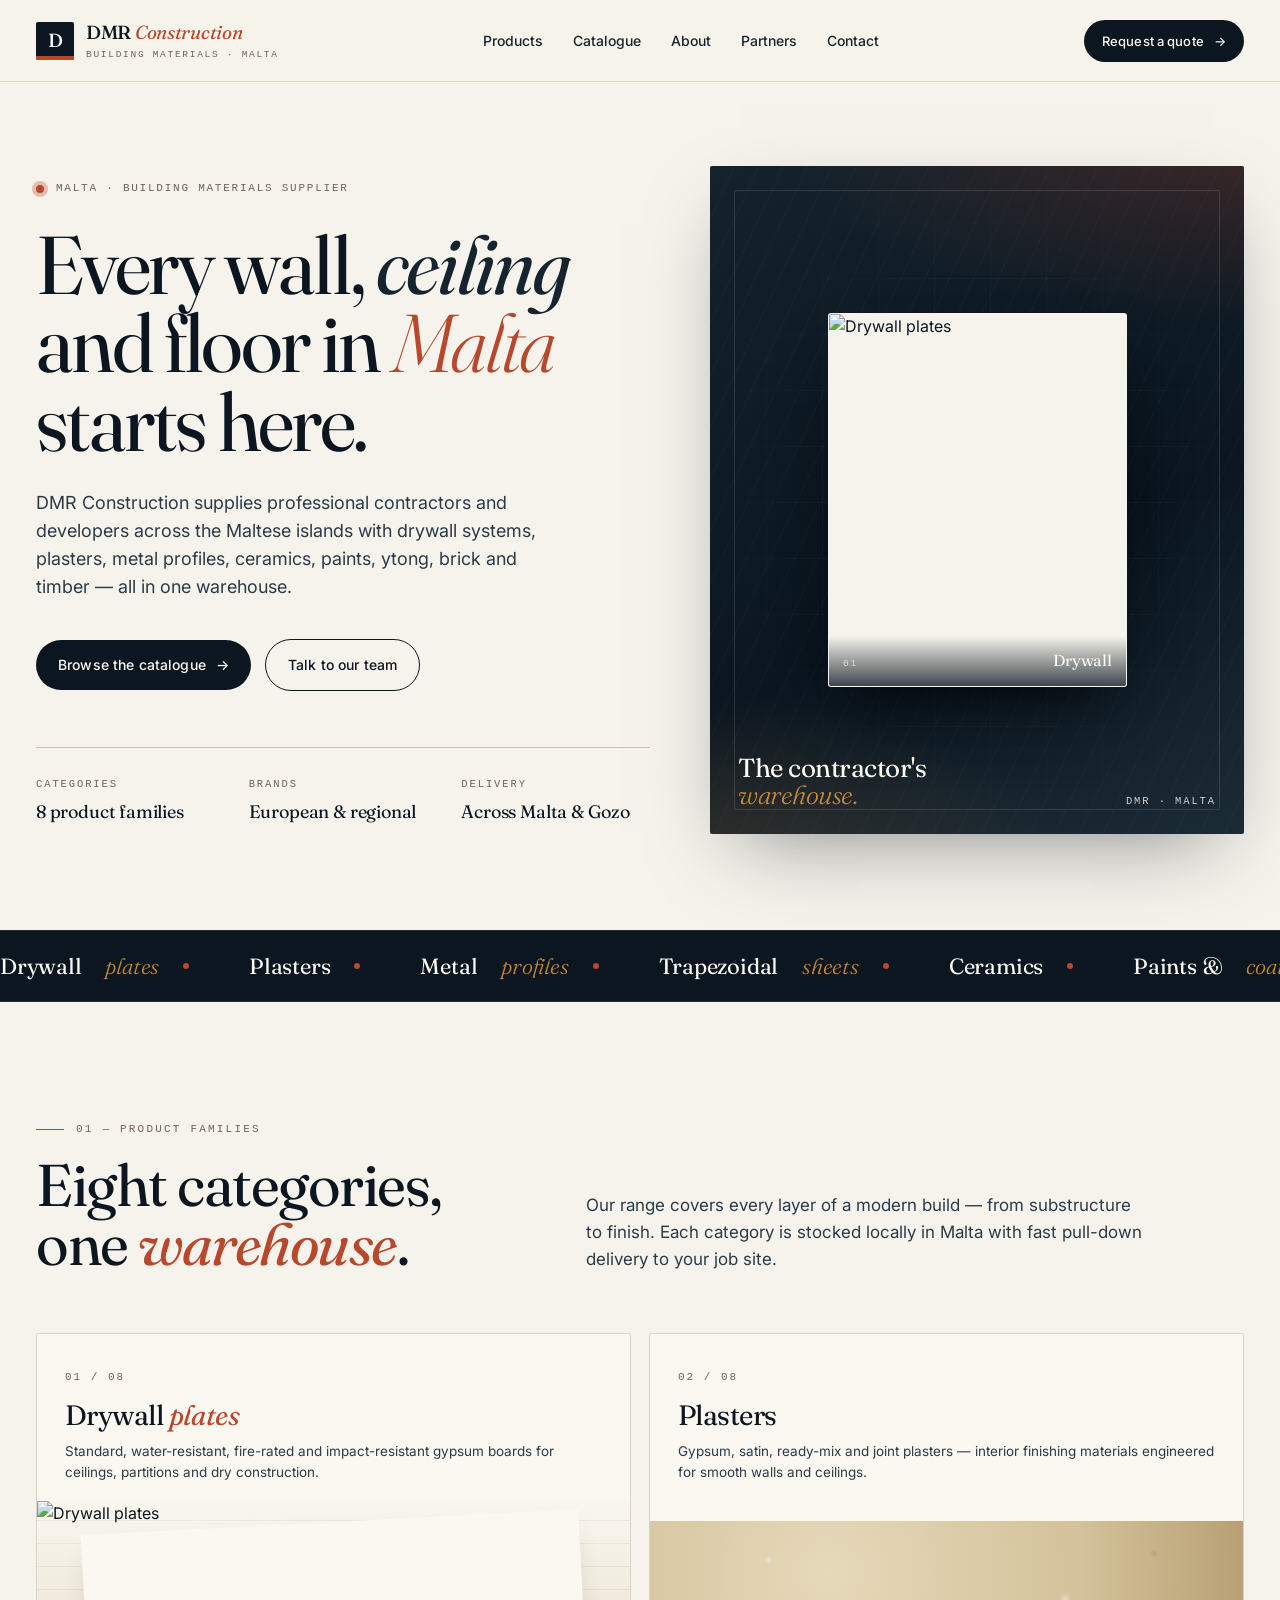
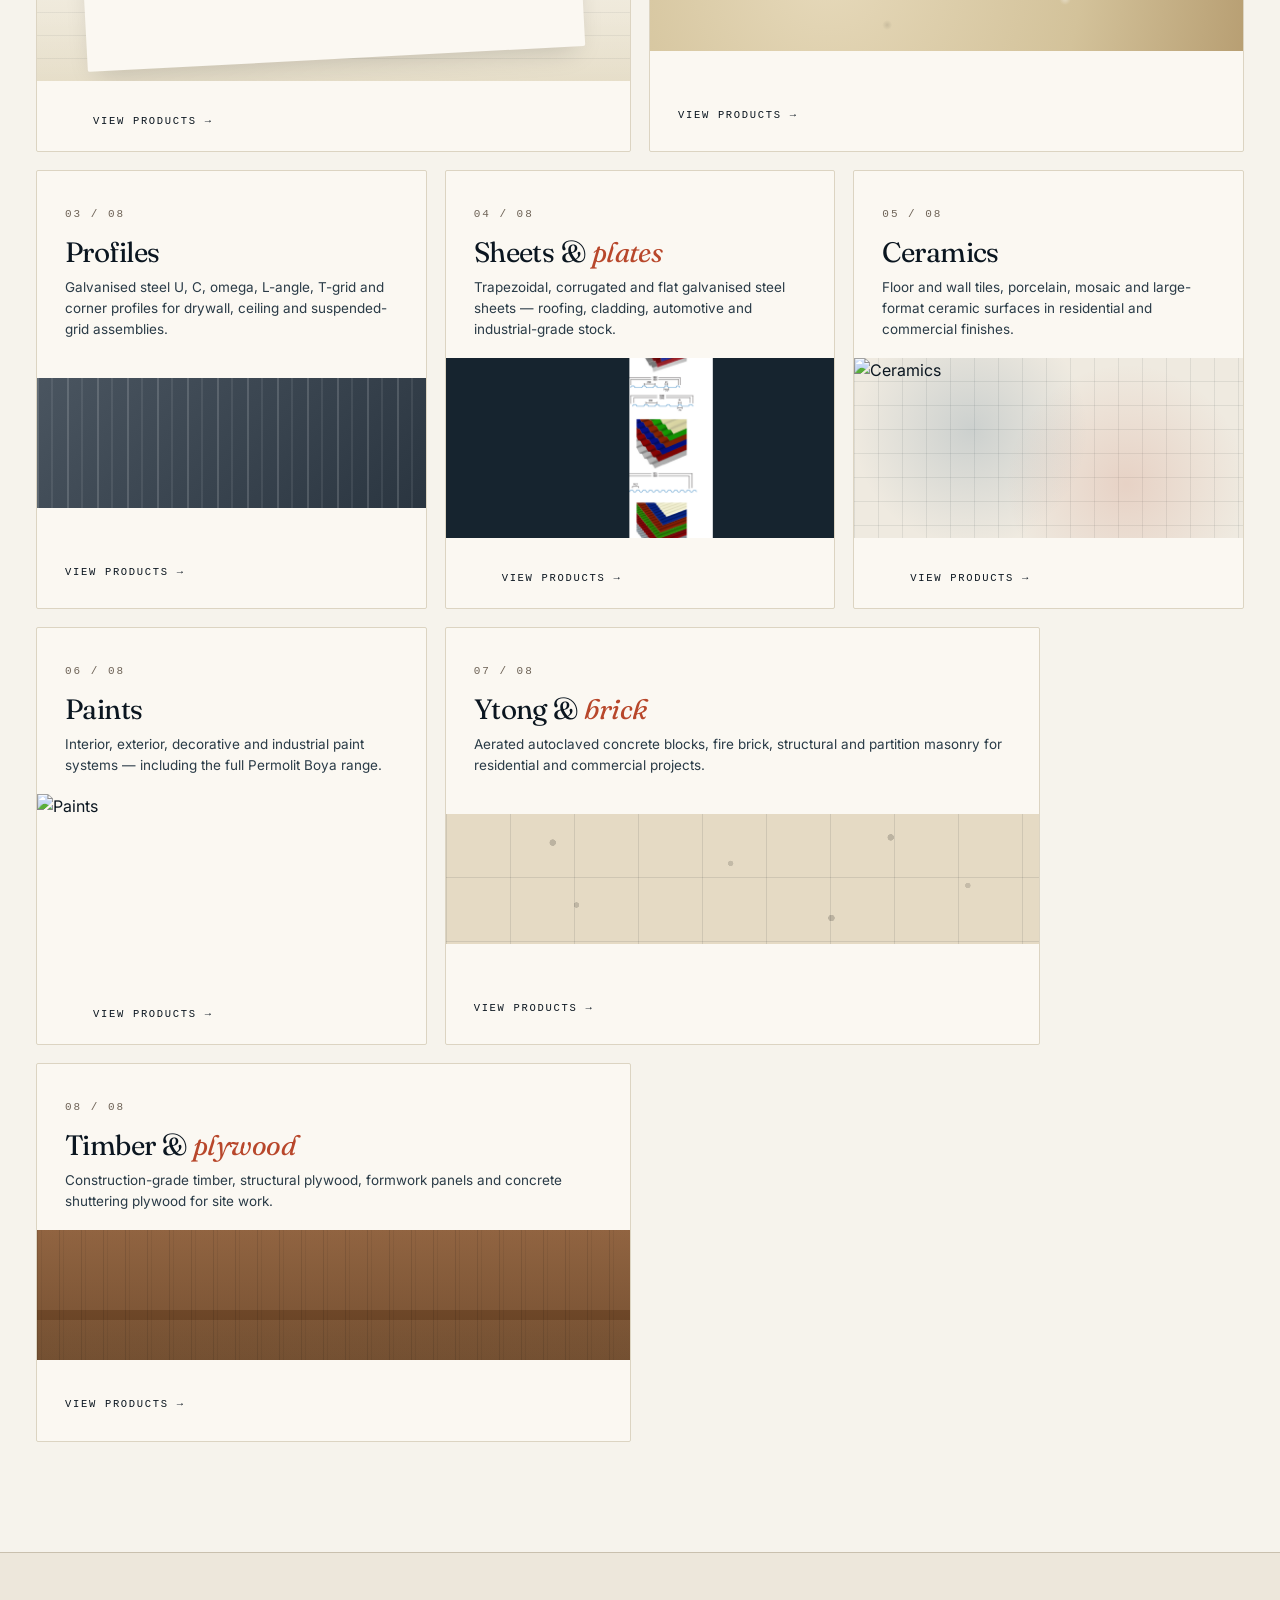
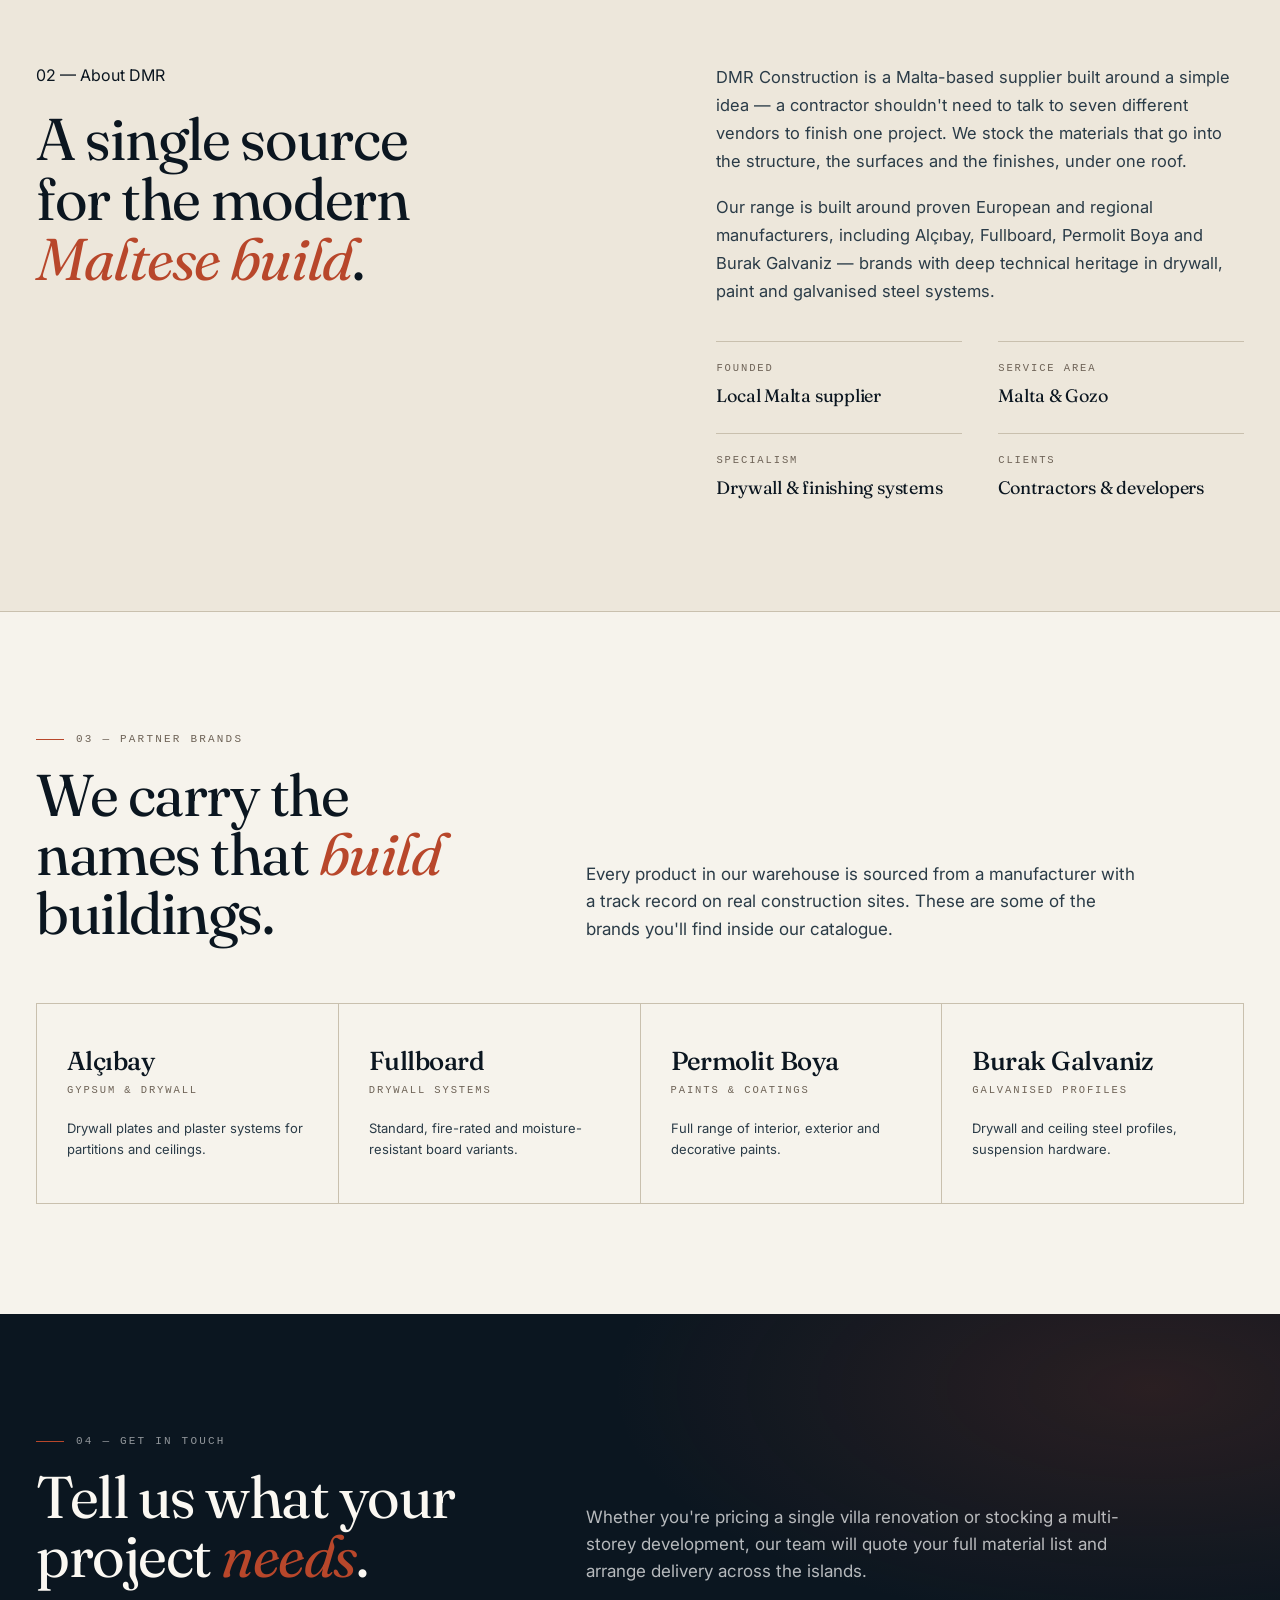
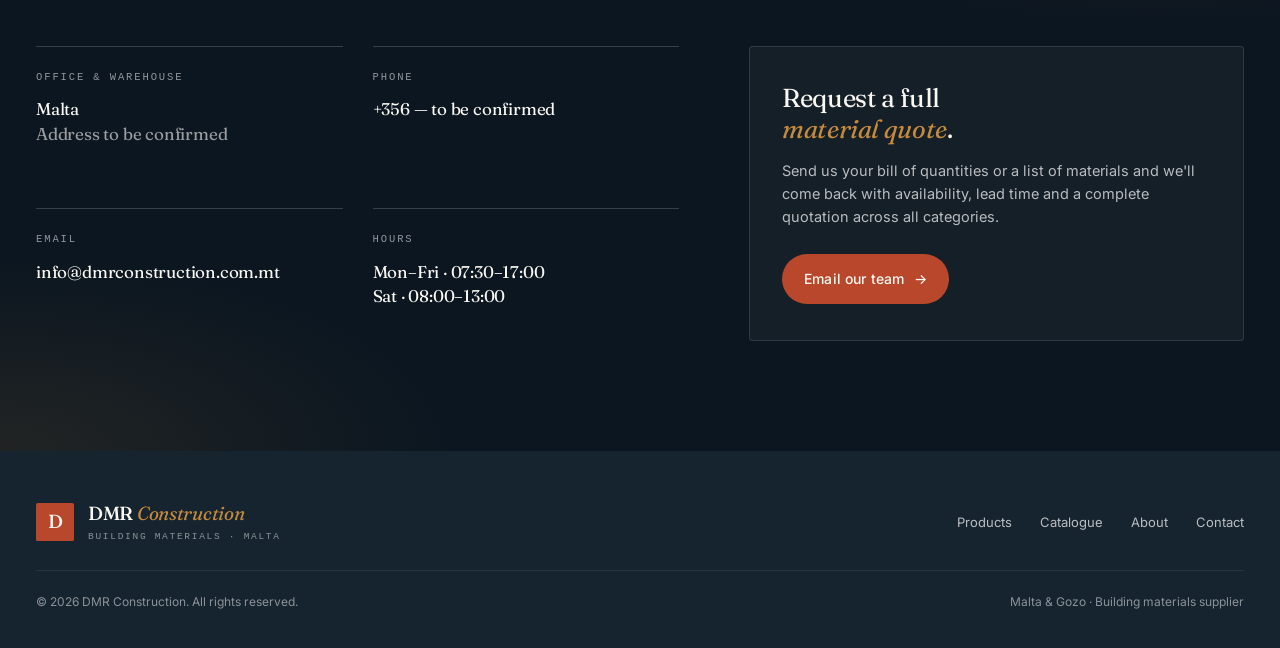
==== commit 9684b56a: "Add Sheets & plates category + expand Profiles (Burak pp.11-12, 14-25) Per customer message 24 May: " ====
--- a/index.html
+++ b/index.html
@@ -69,7 +69,7 @@
       <div class="hero-meta">
         <div class="item">
           <span class="k">Categories</span>
-          <span class="v">7 product families</span>
+          <span class="v">8 product families</span>
         </div>
         <div class="item">
           <span class="k">Brands</span>
@@ -123,20 +123,20 @@
     <span>Drywall <em>plates</em></span>
     <span>Plasters</span>
     <span>Metal <em>profiles</em></span>
+    <span>Trapezoidal <em>sheets</em></span>
     <span>Ceramics</span>
     <span>Paints &amp; <em>coatings</em></span>
     <span>Ytong · brick</span>
     <span>Timber &amp; <em>plywood</em></span>
-    <span>Construction <em>formwork</em></span>
     <!-- duplicate for seamless loop -->
     <span>Drywall <em>plates</em></span>
     <span>Plasters</span>
     <span>Metal <em>profiles</em></span>
+    <span>Trapezoidal <em>sheets</em></span>
     <span>Ceramics</span>
     <span>Paints &amp; <em>coatings</em></span>
     <span>Ytong · brick</span>
     <span>Timber &amp; <em>plywood</em></span>
-    <span>Construction <em>formwork</em></span>
   </div>
 </div>
 
@@ -146,7 +146,7 @@
     <div class="section-head reveal">
       <div>
         <div class="kicker">01 — Product families</div>
-        <h2>Seven categories,<br>one <span class="ital">warehouse</span>.</h2>
+        <h2>Eight categories,<br>one <span class="ital">warehouse</span>.</h2>
       </div>
       <p class="lede">
         Our range covers every layer of a modern build — from substructure to
@@ -158,7 +158,7 @@
     <div class="cat-grid">
       <a href="catalogue.html#drywall" class="cat-card span-6 has-hero reveal">
         <div>
-          <span class="num">01 / 07</span>
+          <span class="num">01 / 08</span>
           <h3 class="name">Drywall <em>plates</em></h3>
           <p class="desc">Standard, water-resistant, fire-rated and impact-resistant gypsum boards for ceilings, partitions and dry construction.</p>
         </div>
@@ -170,7 +170,7 @@
 
       <a href="catalogue.html#plasters" class="cat-card span-6 reveal">
         <div>
-          <span class="num">02 / 07</span>
+          <span class="num">02 / 08</span>
           <h3 class="name">Plasters</h3>
           <p class="desc">Gypsum, satin, ready-mix and joint plasters — interior finishing materials engineered for smooth walls and ceilings.</p>
         </div>
@@ -180,17 +180,29 @@
 
       <a href="catalogue.html#profiles" class="cat-card span-4 reveal">
         <div>
-          <span class="num">03 / 07</span>
+          <span class="num">03 / 08</span>
           <h3 class="name">Profiles</h3>
-          <p class="desc">Galvanised steel U, C, omega, L-angle and corner profiles for drywall and ceiling assemblies.</p>
+          <p class="desc">Galvanised steel U, C, omega, L-angle, T-grid and corner profiles for drywall, ceiling and suspended-grid assemblies.</p>
         </div>
         <div class="cat-visual cv-profile"></div>
         <span class="more">View products <span class="arrow">→</span></span>
       </a>
 
+      <a href="catalogue.html#sheets" class="cat-card span-4 has-hero reveal">
+        <div>
+          <span class="num">04 / 08</span>
+          <h3 class="name">Sheets &amp; <em>plates</em></h3>
+          <p class="desc">Trapezoidal, corrugated and flat galvanised steel sheets — roofing, cladding, automotive and industrial-grade stock.</p>
+        </div>
+        <div class="cat-visual cv-sheets">
+          <img src="images/sheets-hero.png" alt="Trapezoidal and corrugated sheets">
+        </div>
+        <span class="more" style="padding:14px 28px 22px;">View products <span class="arrow">→</span></span>
+      </a>
+
       <a href="catalogue.html#ceramics" class="cat-card span-4 has-hero reveal">
         <div>
-          <span class="num">04 / 07</span>
+          <span class="num">05 / 08</span>
           <h3 class="name">Ceramics</h3>
           <p class="desc">Floor and wall tiles, porcelain, mosaic and large-format ceramic surfaces in residential and commercial finishes.</p>
         </div>
@@ -202,7 +214,7 @@
 
       <a href="catalogue.html#paints" class="cat-card span-4 has-hero reveal">
         <div>
-          <span class="num">05 / 07</span>
+          <span class="num">06 / 08</span>
           <h3 class="name">Paints</h3>
           <p class="desc">Interior, exterior, decorative and industrial paint systems — including the full Permolit Boya range.</p>
         </div>
@@ -214,7 +226,7 @@
 
       <a href="catalogue.html#ytong" class="cat-card span-6 reveal">
         <div>
-          <span class="num">06 / 07</span>
+          <span class="num">07 / 08</span>
           <h3 class="name">Ytong &amp; <em>brick</em></h3>
           <p class="desc">Aerated autoclaved concrete blocks, fire brick, structural and partition masonry for residential and commercial projects.</p>
         </div>
@@ -224,7 +236,7 @@
 
       <a href="catalogue.html#timber" class="cat-card span-6 reveal">
         <div>
-          <span class="num">07 / 07</span>
+          <span class="num">08 / 08</span>
           <h3 class="name">Timber &amp; <em>plywood</em></h3>
           <p class="desc">Construction-grade timber, structural plywood, formwork panels and concrete shuttering plywood for site work.</p>
         </div>
--- a/styles.css
+++ b/styles.css
@@ -699,6 +699,26 @@
 .cv-paint .s6 { background: #D6CCB3; }
 .cv-paint .s7 { background: #16242F; }
 
+.cv-sheets {
+  background: linear-gradient(135deg, #1A2E40 0%, #0E1F2D 100%);
+}
+.cv-sheets::before {
+  content: "";
+  position: absolute;
+  inset: 0;
+  background:
+    repeating-linear-gradient(115deg,
+      transparent 0 8px,
+      rgba(255,255,255,0.04) 8px 9px,
+      transparent 9px 18px,
+      rgba(255,255,255,0.08) 18px 19px),
+    repeating-linear-gradient(180deg,
+      transparent 0 22px,
+      rgba(184,71,43,0.18) 22px 24px,
+      transparent 24px 44px,
+      rgba(46,92,126,0.22) 44px 46px);
+}
+
 .cv-ytong {
   background: #E5DAC4;
 }
@@ -1350,6 +1370,36 @@
 .pv-paint span {
   flex: 1;
   display: block;
+}
+
+.pv-sheets {
+  background: linear-gradient(135deg, #1B2F41 0%, #0B1A26 100%);
+}
+.pv-sheets::before {
+  content: "";
+  position: absolute;
+  inset: 0;
+  background:
+    repeating-linear-gradient(120deg,
+      transparent 0 10px,
+      rgba(255,255,255,0.05) 10px 11px,
+      transparent 11px 22px,
+      rgba(255,255,255,0.09) 22px 23px);
+}
+.pv-sheets::after {
+  content: "";
+  position: absolute;
+  inset: 16% 12%;
+  background:
+    repeating-linear-gradient(180deg,
+      rgba(184,71,43,0.55) 0 14px,
+      rgba(46,92,126,0.55) 14px 28px,
+      rgba(198,138,61,0.55) 28px 42px,
+      rgba(237,231,219,0.55) 42px 56px);
+  transform: skewX(-14deg);
+  border-radius: 2px;
+  box-shadow: 0 24px 50px -18px rgba(0,0,0,0.6);
+  opacity: 0.92;
 }
 
 .pv-ytong {
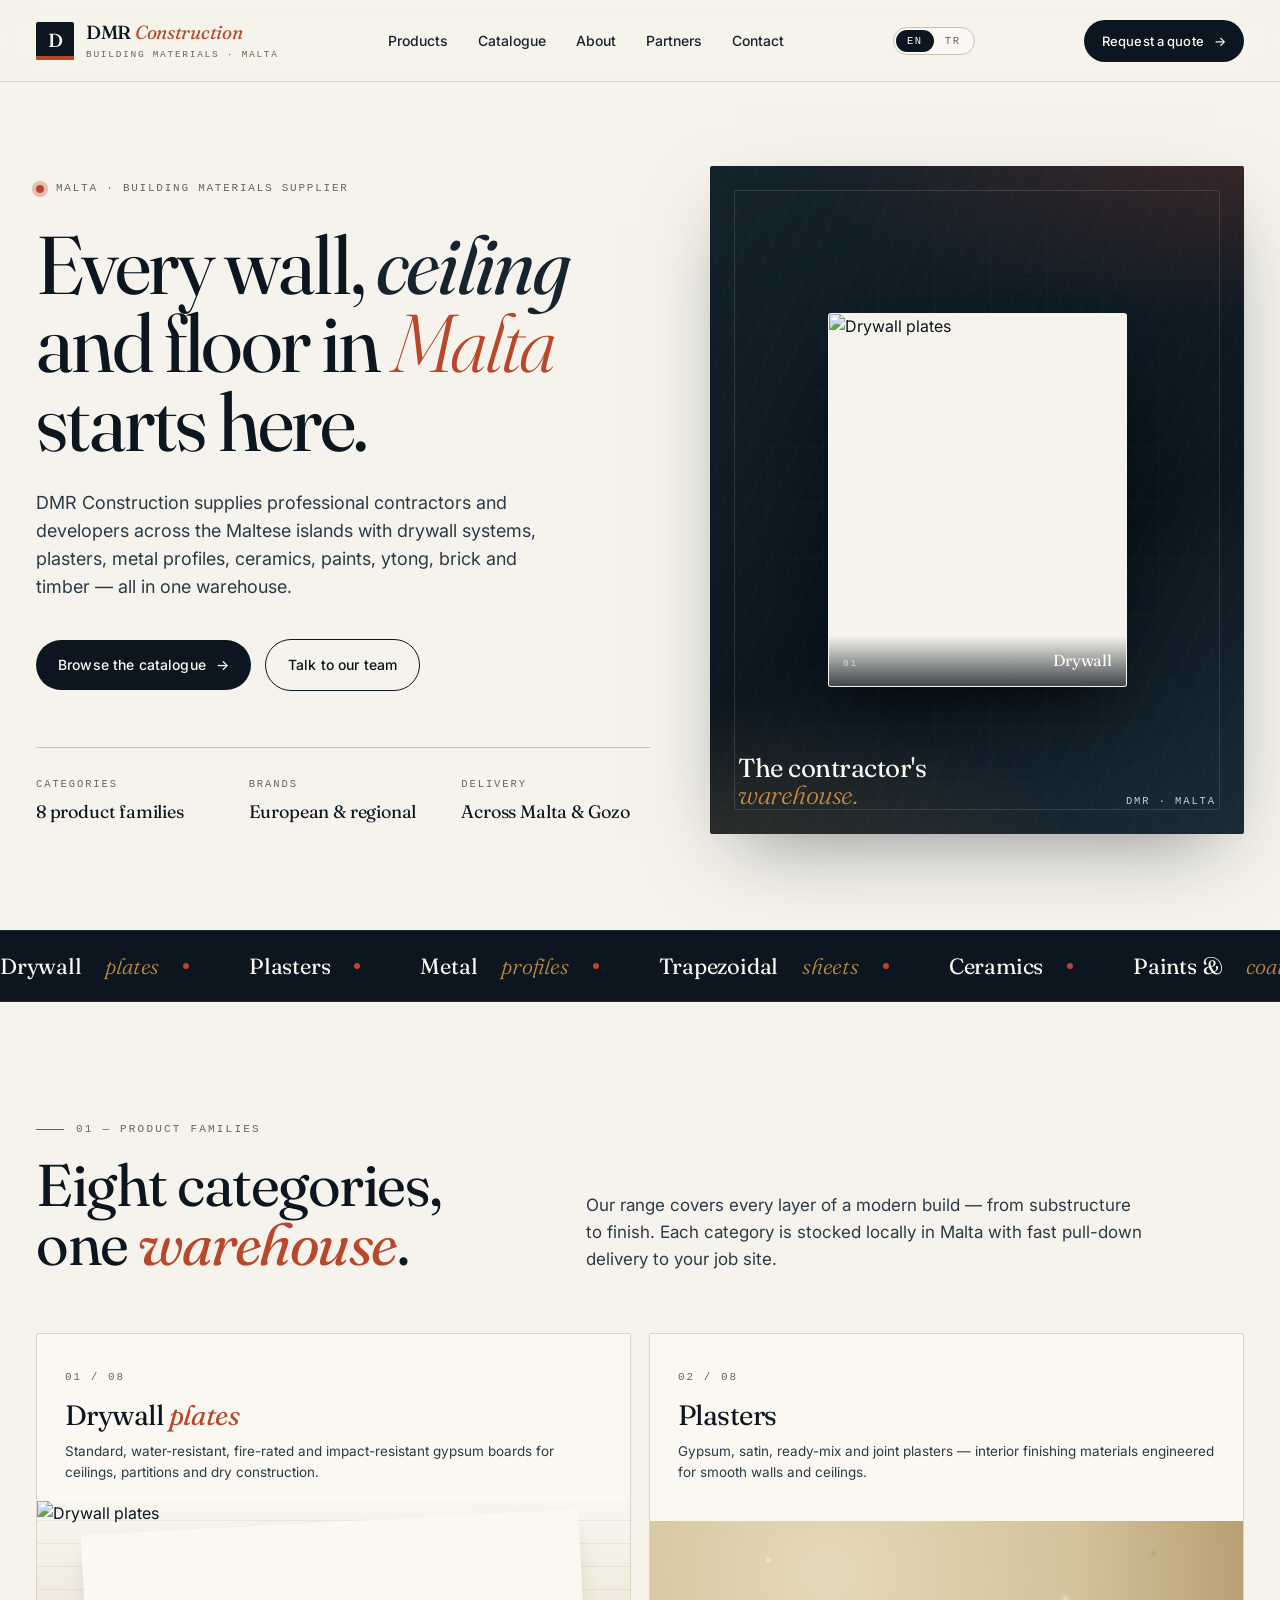
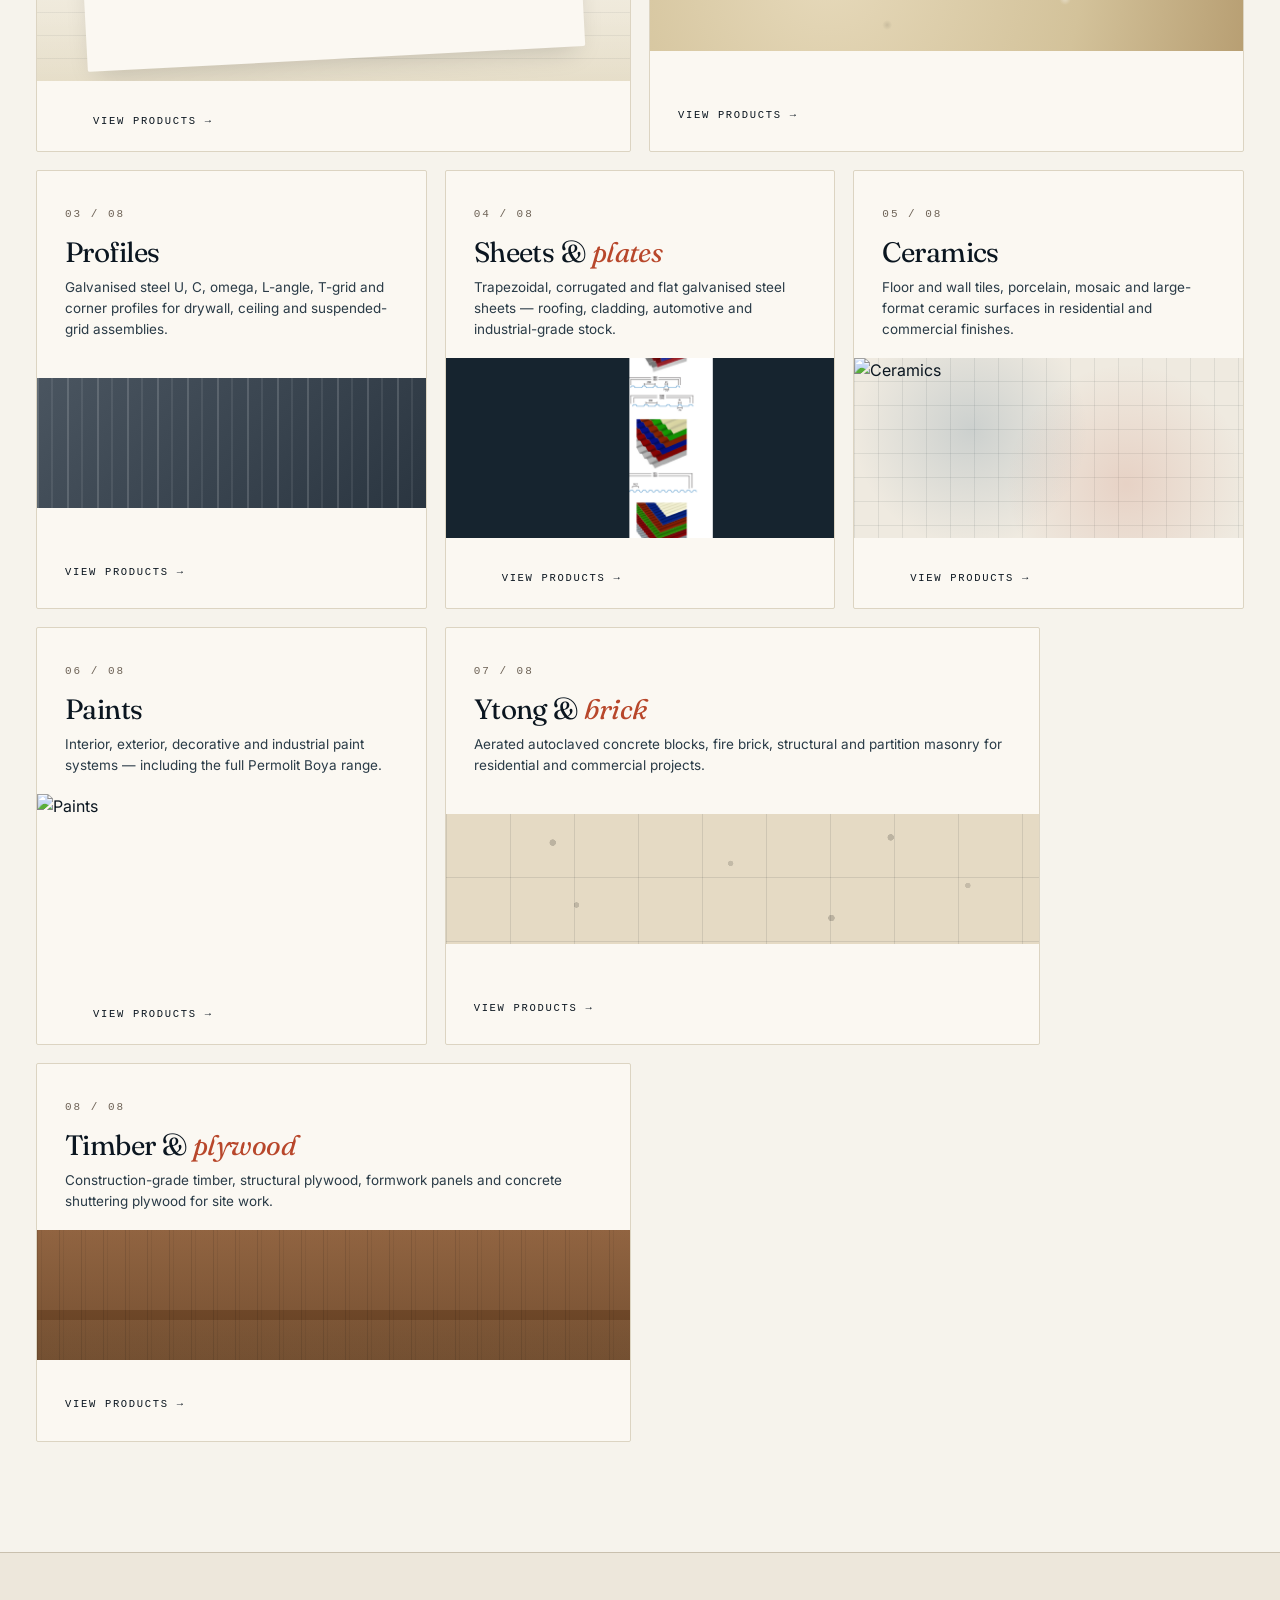
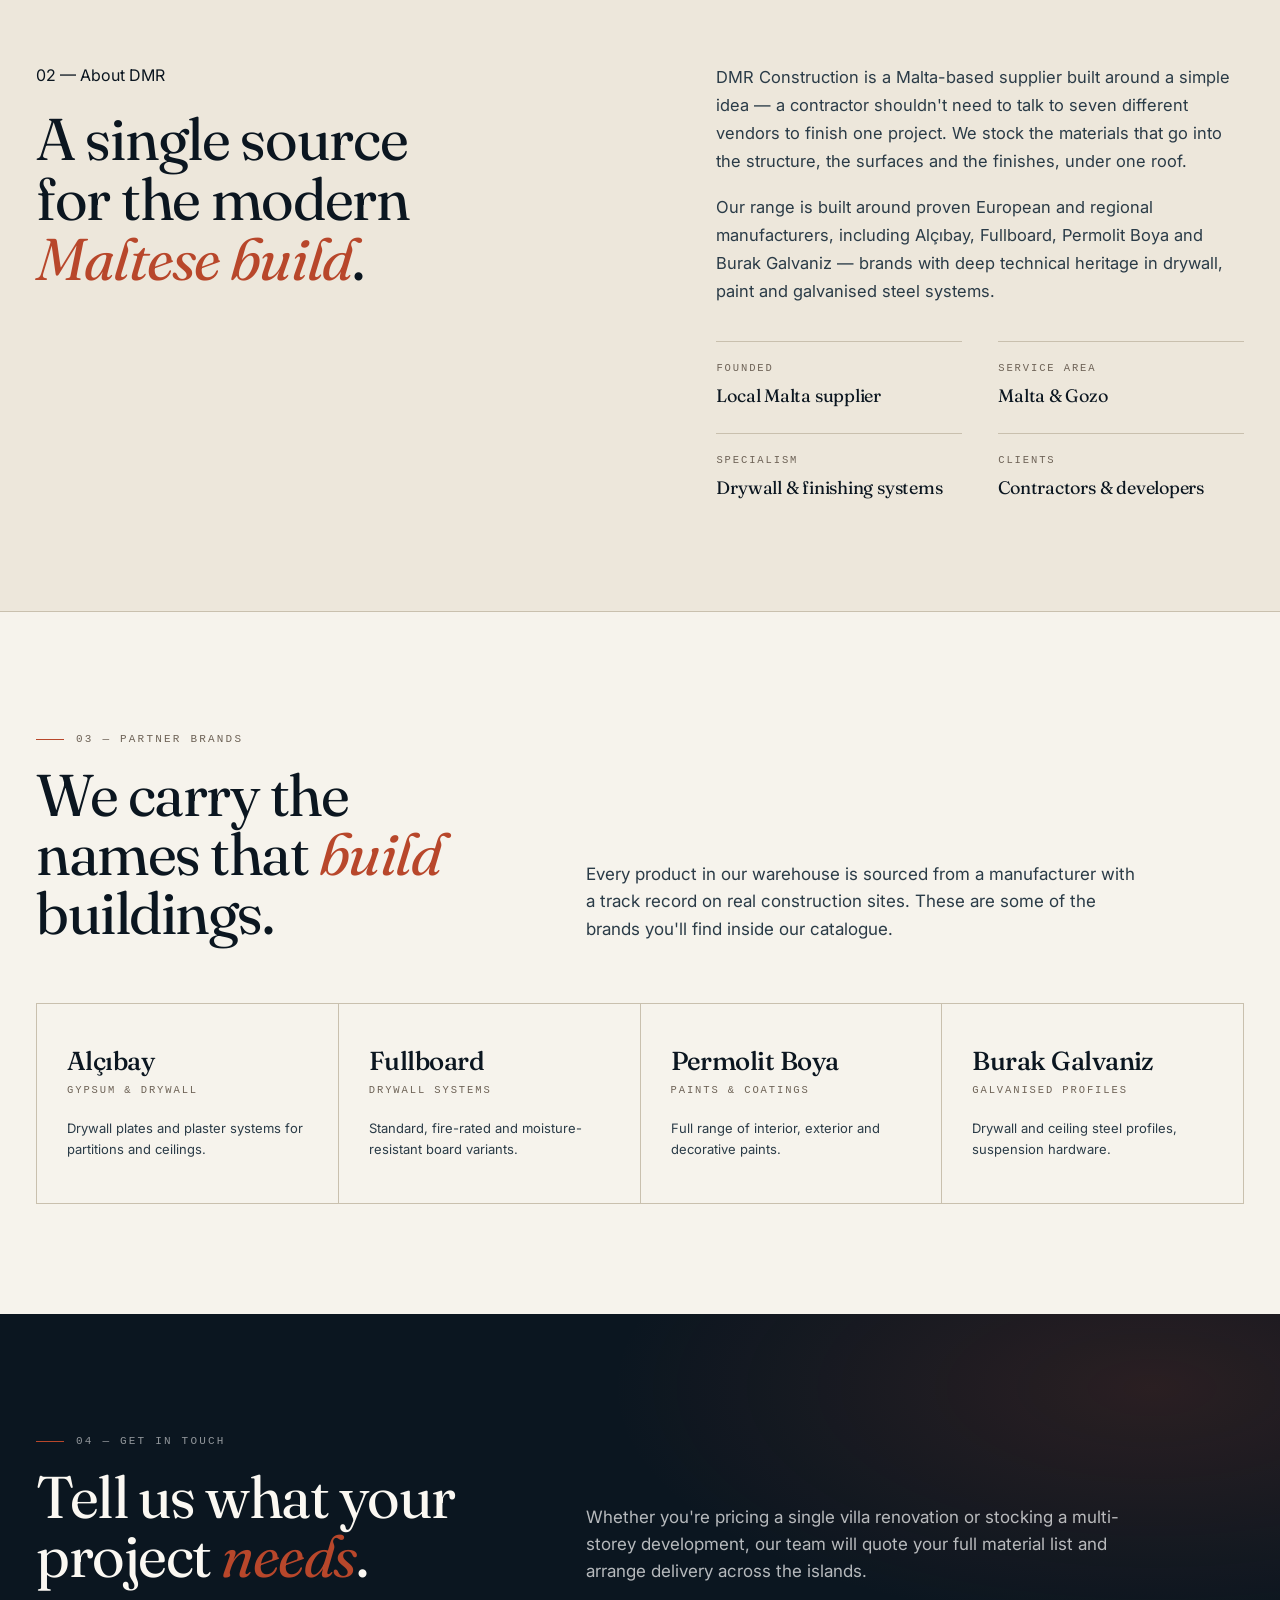
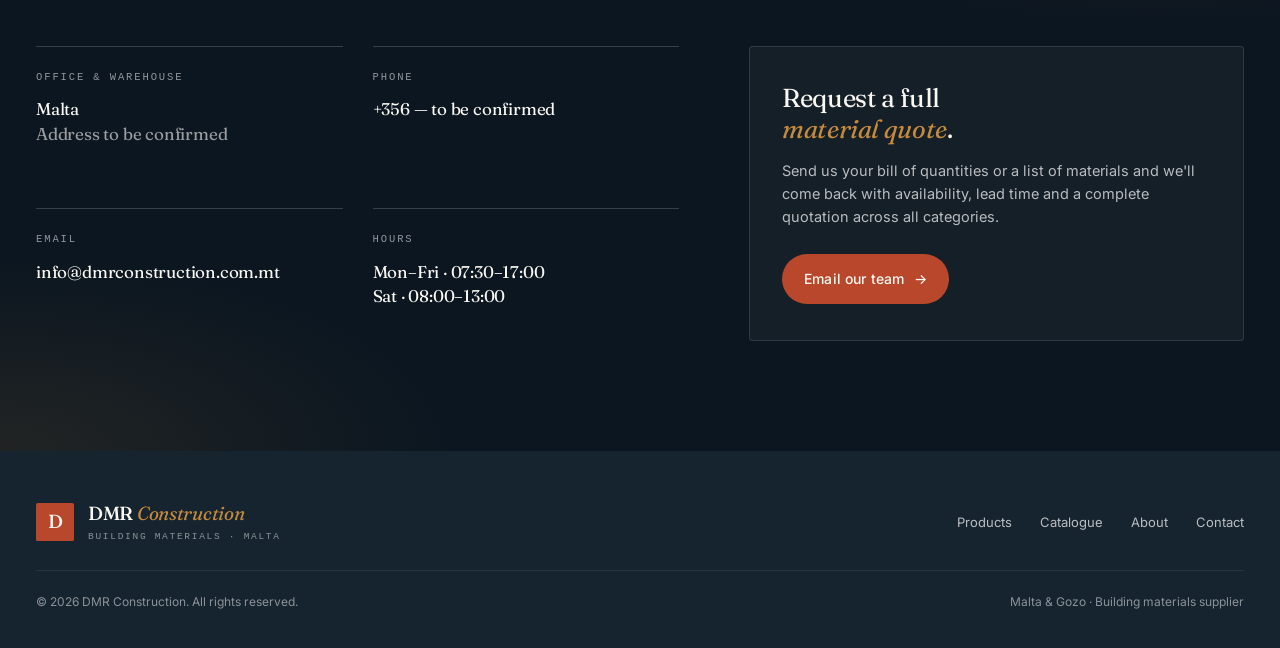
==== commit 83b33f28: "Add EN/TR language toggle Top-right nav pill toggles the site shell between English and Turkish. Per" ====
--- a/index.html
+++ b/index.html
@@ -19,18 +19,22 @@
       <div class="brand-mark">D</div>
       <div>
         <div class="brand-name">DMR <em>Construction</em></div>
-        <span class="brand-sub">Building materials · Malta</span>
+        <span class="brand-sub" data-i18n="nav.brandsub">Building materials · Malta</span>
       </div>
     </a>
     <ul class="nav-links">
-      <li><a href="#categories">Products</a></li>
-      <li><a href="catalogue.html">Catalogue</a></li>
-      <li><a href="#about">About</a></li>
-      <li><a href="#brands">Partners</a></li>
-      <li><a href="#contact">Contact</a></li>
+      <li><a href="#categories" data-i18n="nav.products">Products</a></li>
+      <li><a href="catalogue.html" data-i18n="nav.catalogue">Catalogue</a></li>
+      <li><a href="#about" data-i18n="nav.about">About</a></li>
+      <li><a href="#brands" data-i18n="nav.partners">Partners</a></li>
+      <li><a href="#contact" data-i18n="nav.contact">Contact</a></li>
     </ul>
+    <div class="lang-toggle" role="group" aria-label="Language">
+      <button data-lang="en" class="active" type="button">EN</button>
+      <button data-lang="tr" type="button">TR</button>
+    </div>
     <a href="#contact" class="nav-cta">
-      Request a quote
+      <span data-i18n="nav.cta">Request a quote</span>
       <span class="arrow">→</span>
     </a>
     <button class="nav-burger" aria-label="Open menu">
@@ -45,39 +49,39 @@
     <div class="hero-text">
       <div class="hero-eyebrow">
         <span class="dot"></span>
-        <span class="mono">Malta · Building Materials Supplier</span>
-      </div>
-      <h1>
+        <span class="mono" data-i18n="hero.eyebrow">Malta · Building Materials Supplier</span>
+      </div>
+      <h1 data-i18n="hero.h1">
         Every wall, <span class="ital">ceiling</span><br>
         and floor in <span class="accent">Malta</span><br>
         starts here.
       </h1>
-      <p class="hero-lead">
+      <p class="hero-lead" data-i18n="hero.lead">
         DMR Construction supplies professional contractors and developers across
         the Maltese islands with drywall systems, plasters, metal profiles,
         ceramics, paints, ytong, brick and timber — all in one warehouse.
       </p>
       <div class="hero-ctas">
         <a href="catalogue.html" class="btn btn-primary">
-          Browse the catalogue
+          <span data-i18n="hero.cta.browse">Browse the catalogue</span>
           <span class="arrow">→</span>
         </a>
-        <a href="#contact" class="btn btn-ghost">
+        <a href="#contact" class="btn btn-ghost" data-i18n="hero.cta.talk">
           Talk to our team
         </a>
       </div>
       <div class="hero-meta">
         <div class="item">
-          <span class="k">Categories</span>
-          <span class="v">8 product families</span>
+          <span class="k" data-i18n="hero.meta.k1">Categories</span>
+          <span class="v" data-i18n="hero.meta.v1">8 product families</span>
         </div>
         <div class="item">
-          <span class="k">Brands</span>
-          <span class="v">European &amp; regional</span>
+          <span class="k" data-i18n="hero.meta.k2">Brands</span>
+          <span class="v" data-i18n="hero.meta.v2">European &amp; regional</span>
         </div>
         <div class="item">
-          <span class="k">Delivery</span>
-          <span class="v">Across Malta &amp; Gozo</span>
+          <span class="k" data-i18n="hero.meta.k3">Delivery</span>
+          <span class="v" data-i18n="hero.meta.v3">Across Malta &amp; Gozo</span>
         </div>
       </div>
     </div>
@@ -110,8 +114,8 @@
       </div>
       <div class="hv-overlay" aria-hidden="true"></div>
       <div class="hv-label">
-        <div class="l">The contractor's<br><em>warehouse.</em></div>
-        <div class="r">DMR · Malta</div>
+        <div class="l" data-i18n="hero.label.l">The contractor's<br><em>warehouse.</em></div>
+        <div class="r" data-i18n="hero.label.r">DMR · Malta</div>
       </div>
     </div>
   </div>
@@ -120,23 +124,22 @@
 <!-- MARQUEE -->
 <div class="marquee" aria-hidden="true">
   <div class="marquee-track">
-    <span>Drywall <em>plates</em></span>
-    <span>Plasters</span>
-    <span>Metal <em>profiles</em></span>
-    <span>Trapezoidal <em>sheets</em></span>
-    <span>Ceramics</span>
-    <span>Paints &amp; <em>coatings</em></span>
-    <span>Ytong · brick</span>
-    <span>Timber &amp; <em>plywood</em></span>
-    <!-- duplicate for seamless loop -->
-    <span>Drywall <em>plates</em></span>
-    <span>Plasters</span>
-    <span>Metal <em>profiles</em></span>
-    <span>Trapezoidal <em>sheets</em></span>
-    <span>Ceramics</span>
-    <span>Paints &amp; <em>coatings</em></span>
-    <span>Ytong · brick</span>
-    <span>Timber &amp; <em>plywood</em></span>
+    <span data-i18n="marq.drywall">Drywall <em>plates</em></span>
+    <span data-i18n="marq.plaster">Plasters</span>
+    <span data-i18n="marq.profile">Metal <em>profiles</em></span>
+    <span data-i18n="marq.sheets">Trapezoidal <em>sheets</em></span>
+    <span data-i18n="marq.ceramic">Ceramics</span>
+    <span data-i18n="marq.paint">Paints &amp; <em>coatings</em></span>
+    <span data-i18n="marq.ytong">Ytong · brick</span>
+    <span data-i18n="marq.timber">Timber &amp; <em>plywood</em></span>
+    <span data-i18n="marq.drywall">Drywall <em>plates</em></span>
+    <span data-i18n="marq.plaster">Plasters</span>
+    <span data-i18n="marq.profile">Metal <em>profiles</em></span>
+    <span data-i18n="marq.sheets">Trapezoidal <em>sheets</em></span>
+    <span data-i18n="marq.ceramic">Ceramics</span>
+    <span data-i18n="marq.paint">Paints &amp; <em>coatings</em></span>
+    <span data-i18n="marq.ytong">Ytong · brick</span>
+    <span data-i18n="marq.timber">Timber &amp; <em>plywood</em></span>
   </div>
 </div>
 
@@ -145,10 +148,10 @@
   <div class="section-inner">
     <div class="section-head reveal">
       <div>
-        <div class="kicker">01 — Product families</div>
-        <h2>Eight categories,<br>one <span class="ital">warehouse</span>.</h2>
-      </div>
-      <p class="lede">
+        <div class="kicker" data-i18n="sec.cat.kicker">01 — Product families</div>
+        <h2 data-i18n="sec.cat.h2">Eight categories,<br>one <span class="ital">warehouse</span>.</h2>
+      </div>
+      <p class="lede" data-i18n="sec.cat.lede">
         Our range covers every layer of a modern build — from substructure to
         finish. Each category is stocked locally in Malta with fast pull-down
         delivery to your job site.
@@ -159,89 +162,89 @@
       <a href="catalogue.html#drywall" class="cat-card span-6 has-hero reveal">
         <div>
           <span class="num">01 / 08</span>
-          <h3 class="name">Drywall <em>plates</em></h3>
-          <p class="desc">Standard, water-resistant, fire-rated and impact-resistant gypsum boards for ceilings, partitions and dry construction.</p>
+          <h3 class="name" data-i18n="cat.drywall.name">Drywall <em>plates</em></h3>
+          <p class="desc" data-i18n="cat.drywall.desc">Standard, water-resistant, fire-rated and impact-resistant gypsum boards for ceilings, partitions and dry construction.</p>
         </div>
         <div class="cat-visual cv-drywall">
           <img src="images/drywall-hero.png" alt="Drywall plates">
         </div>
-        <span class="more" style="padding:14px 28px 22px;">View products <span class="arrow">→</span></span>
+        <span class="more" style="padding:14px 28px 22px;"><span data-i18n="cat.more">View products</span> <span class="arrow">→</span></span>
       </a>
 
       <a href="catalogue.html#plasters" class="cat-card span-6 reveal">
         <div>
           <span class="num">02 / 08</span>
-          <h3 class="name">Plasters</h3>
-          <p class="desc">Gypsum, satin, ready-mix and joint plasters — interior finishing materials engineered for smooth walls and ceilings.</p>
+          <h3 class="name" data-i18n="cat.plaster.name">Plasters</h3>
+          <p class="desc" data-i18n="cat.plaster.desc">Gypsum, satin, ready-mix and joint plasters — interior finishing materials engineered for smooth walls and ceilings.</p>
         </div>
         <div class="cat-visual cv-plaster"></div>
-        <span class="more">View products <span class="arrow">→</span></span>
+        <span class="more"><span data-i18n="cat.more">View products</span> <span class="arrow">→</span></span>
       </a>
 
       <a href="catalogue.html#profiles" class="cat-card span-4 reveal">
         <div>
           <span class="num">03 / 08</span>
-          <h3 class="name">Profiles</h3>
-          <p class="desc">Galvanised steel U, C, omega, L-angle, T-grid and corner profiles for drywall, ceiling and suspended-grid assemblies.</p>
+          <h3 class="name" data-i18n="cat.profile.name">Profiles</h3>
+          <p class="desc" data-i18n="cat.profile.desc">Galvanised steel U, C, omega, L-angle, T-grid and corner profiles for drywall, ceiling and suspended-grid assemblies.</p>
         </div>
         <div class="cat-visual cv-profile"></div>
-        <span class="more">View products <span class="arrow">→</span></span>
+        <span class="more"><span data-i18n="cat.more">View products</span> <span class="arrow">→</span></span>
       </a>
 
       <a href="catalogue.html#sheets" class="cat-card span-4 has-hero reveal">
         <div>
           <span class="num">04 / 08</span>
-          <h3 class="name">Sheets &amp; <em>plates</em></h3>
-          <p class="desc">Trapezoidal, corrugated and flat galvanised steel sheets — roofing, cladding, automotive and industrial-grade stock.</p>
+          <h3 class="name" data-i18n="cat.sheets.name">Sheets &amp; <em>plates</em></h3>
+          <p class="desc" data-i18n="cat.sheets.desc">Trapezoidal, corrugated and flat galvanised steel sheets — roofing, cladding, automotive and industrial-grade stock.</p>
         </div>
         <div class="cat-visual cv-sheets">
           <img src="images/sheets-hero.png" alt="Trapezoidal and corrugated sheets">
         </div>
-        <span class="more" style="padding:14px 28px 22px;">View products <span class="arrow">→</span></span>
+        <span class="more" style="padding:14px 28px 22px;"><span data-i18n="cat.more">View products</span> <span class="arrow">→</span></span>
       </a>
 
       <a href="catalogue.html#ceramics" class="cat-card span-4 has-hero reveal">
         <div>
           <span class="num">05 / 08</span>
-          <h3 class="name">Ceramics</h3>
-          <p class="desc">Floor and wall tiles, porcelain, mosaic and large-format ceramic surfaces in residential and commercial finishes.</p>
+          <h3 class="name" data-i18n="cat.ceramic.name">Ceramics</h3>
+          <p class="desc" data-i18n="cat.ceramic.desc">Floor and wall tiles, porcelain, mosaic and large-format ceramic surfaces in residential and commercial finishes.</p>
         </div>
         <div class="cat-visual cv-ceramic">
           <img src="images/ceramic-hero.png" alt="Ceramics">
         </div>
-        <span class="more" style="padding:14px 28px 22px;">View products <span class="arrow">→</span></span>
+        <span class="more" style="padding:14px 28px 22px;"><span data-i18n="cat.more">View products</span> <span class="arrow">→</span></span>
       </a>
 
       <a href="catalogue.html#paints" class="cat-card span-4 has-hero reveal">
         <div>
           <span class="num">06 / 08</span>
-          <h3 class="name">Paints</h3>
-          <p class="desc">Interior, exterior, decorative and industrial paint systems — including the full Permolit Boya range.</p>
+          <h3 class="name" data-i18n="cat.paint.name">Paints</h3>
+          <p class="desc" data-i18n="cat.paint.desc">Interior, exterior, decorative and industrial paint systems — including the full Permolit Boya range.</p>
         </div>
         <div class="cat-visual cv-paint">
           <img src="images/paint-hero.png" alt="Paints">
         </div>
-        <span class="more" style="padding:14px 28px 22px;">View products <span class="arrow">→</span></span>
+        <span class="more" style="padding:14px 28px 22px;"><span data-i18n="cat.more">View products</span> <span class="arrow">→</span></span>
       </a>
 
       <a href="catalogue.html#ytong" class="cat-card span-6 reveal">
         <div>
           <span class="num">07 / 08</span>
-          <h3 class="name">Ytong &amp; <em>brick</em></h3>
-          <p class="desc">Aerated autoclaved concrete blocks, fire brick, structural and partition masonry for residential and commercial projects.</p>
+          <h3 class="name" data-i18n="cat.ytong.name">Ytong &amp; <em>brick</em></h3>
+          <p class="desc" data-i18n="cat.ytong.desc">Aerated autoclaved concrete blocks, fire brick, structural and partition masonry for residential and commercial projects.</p>
         </div>
         <div class="cat-visual cv-ytong"></div>
-        <span class="more">View products <span class="arrow">→</span></span>
+        <span class="more"><span data-i18n="cat.more">View products</span> <span class="arrow">→</span></span>
       </a>
 
       <a href="catalogue.html#timber" class="cat-card span-6 reveal">
         <div>
           <span class="num">08 / 08</span>
-          <h3 class="name">Timber &amp; <em>plywood</em></h3>
-          <p class="desc">Construction-grade timber, structural plywood, formwork panels and concrete shuttering plywood for site work.</p>
+          <h3 class="name" data-i18n="cat.timber.name">Timber &amp; <em>plywood</em></h3>
+          <p class="desc" data-i18n="cat.timber.desc">Construction-grade timber, structural plywood, formwork panels and concrete shuttering plywood for site work.</p>
         </div>
         <div class="cat-visual cv-timber"></div>
-        <span class="more">View products <span class="arrow">→</span></span>
+        <span class="more"><span data-i18n="cat.more">View products</span> <span class="arrow">→</span></span>
       </a>
     </div>
   </div>
@@ -252,17 +255,17 @@
   <div class="section-inner">
     <div class="about-grid reveal">
       <div>
-        <div class="kicker" style="margin-bottom:22px">02 — About DMR</div>
-        <h2>A single source<br>for the modern<br><em>Maltese build</em>.</h2>
+        <div class="kicker" style="margin-bottom:22px" data-i18n="sec.about.kicker">02 — About DMR</div>
+        <h2 data-i18n="sec.about.h2">A single source<br>for the modern<br><em>Maltese build</em>.</h2>
       </div>
       <div class="body">
-        <p>
+        <p data-i18n="sec.about.p1">
           DMR Construction is a Malta-based supplier built around a simple idea —
           a contractor shouldn't need to talk to seven different vendors to
           finish one project. We stock the materials that go into the structure,
           the surfaces and the finishes, under one roof.
         </p>
-        <p>
+        <p data-i18n="sec.about.p2">
           Our range is built around proven European and regional manufacturers,
           including Alçıbay, Fullboard, Permolit Boya and Burak Galvaniz —
           brands with deep technical heritage in drywall, paint and
@@ -271,20 +274,20 @@
 
         <div class="about-points">
           <div class="about-point">
-            <span class="k">Founded</span>
-            <span class="v">Local Malta supplier</span>
+            <span class="k" data-i18n="about.k1">Founded</span>
+            <span class="v" data-i18n="about.v1">Local Malta supplier</span>
           </div>
           <div class="about-point">
-            <span class="k">Service area</span>
-            <span class="v">Malta &amp; Gozo</span>
+            <span class="k" data-i18n="about.k2">Service area</span>
+            <span class="v" data-i18n="about.v2">Malta &amp; Gozo</span>
           </div>
           <div class="about-point">
-            <span class="k">Specialism</span>
-            <span class="v">Drywall &amp; finishing systems</span>
+            <span class="k" data-i18n="about.k3">Specialism</span>
+            <span class="v" data-i18n="about.v3">Drywall &amp; finishing systems</span>
           </div>
           <div class="about-point">
-            <span class="k">Clients</span>
-            <span class="v">Contractors &amp; developers</span>
+            <span class="k" data-i18n="about.k4">Clients</span>
+            <span class="v" data-i18n="about.v4">Contractors &amp; developers</span>
           </div>
         </div>
       </div>
@@ -297,10 +300,10 @@
   <div class="section-inner">
     <div class="section-head reveal">
       <div>
-        <div class="kicker">03 — Partner brands</div>
-        <h2>We carry the<br>names that <span class="ital">build</span><br>buildings.</h2>
-      </div>
-      <p class="lede">
+        <div class="kicker" data-i18n="sec.brands.kicker">03 — Partner brands</div>
+        <h2 data-i18n="sec.brands.h2">We carry the<br>names that <span class="ital">build</span><br>buildings.</h2>
+      </div>
+      <p class="lede" data-i18n="sec.brands.lede">
         Every product in our warehouse is sourced from a manufacturer with a
         track record on real construction sites. These are some of the brands
         you'll find inside our catalogue.
@@ -311,30 +314,30 @@
       <div class="brand-cell">
         <div>
           <div class="b-name">Alçıbay</div>
-          <div class="b-tag">Gypsum &amp; drywall</div>
-        </div>
-        <p class="b-desc">Drywall plates and plaster systems for partitions and ceilings.</p>
+          <div class="b-tag" data-i18n="brand.alcibay.tag">Gypsum &amp; drywall</div>
+        </div>
+        <p class="b-desc" data-i18n="brand.alcibay.desc">Drywall plates and plaster systems for partitions and ceilings.</p>
       </div>
       <div class="brand-cell">
         <div>
           <div class="b-name">Fullboard</div>
-          <div class="b-tag">Drywall systems</div>
-        </div>
-        <p class="b-desc">Standard, fire-rated and moisture-resistant board variants.</p>
+          <div class="b-tag" data-i18n="brand.fullboard.tag">Drywall systems</div>
+        </div>
+        <p class="b-desc" data-i18n="brand.fullboard.desc">Standard, fire-rated and moisture-resistant board variants.</p>
       </div>
       <div class="brand-cell">
         <div>
           <div class="b-name">Permolit Boya</div>
-          <div class="b-tag">Paints &amp; coatings</div>
-        </div>
-        <p class="b-desc">Full range of interior, exterior and decorative paints.</p>
+          <div class="b-tag" data-i18n="brand.permolit.tag">Paints &amp; coatings</div>
+        </div>
+        <p class="b-desc" data-i18n="brand.permolit.desc">Full range of interior, exterior and decorative paints.</p>
       </div>
       <div class="brand-cell">
         <div>
           <div class="b-name">Burak Galvaniz</div>
-          <div class="b-tag">Galvanised profiles</div>
-        </div>
-        <p class="b-desc">Drywall and ceiling steel profiles, suspension hardware.</p>
+          <div class="b-tag" data-i18n="brand.burak.tag">Galvanised profiles</div>
+        </div>
+        <p class="b-desc" data-i18n="brand.burak.desc">Drywall and ceiling steel profiles, suspension hardware.</p>
       </div>
     </div>
   </div>
@@ -345,10 +348,10 @@
   <div class="section-inner">
     <div class="section-head reveal">
       <div>
-        <div class="kicker">04 — Get in touch</div>
-        <h2>Tell us what your<br>project <span class="ital">needs</span>.</h2>
-      </div>
-      <p class="lede">
+        <div class="kicker" data-i18n="sec.contact.kicker">04 — Get in touch</div>
+        <h2 data-i18n="sec.contact.h2">Tell us what your<br>project <span class="ital">needs</span>.</h2>
+      </div>
+      <p class="lede" data-i18n="sec.contact.lede">
         Whether you're pricing a single villa renovation or stocking a
         multi-storey development, our team will quote your full material list
         and arrange delivery across the islands.
@@ -358,35 +361,35 @@
     <div class="contact-grid">
       <div class="contact-blocks">
         <div class="contact-block">
-          <span class="k">Office &amp; warehouse</span>
-          <span class="v small">
+          <span class="k" data-i18n="contact.k1">Office &amp; warehouse</span>
+          <span class="v small" data-i18n="contact.v1">
             Malta<br>
             <span style="opacity:0.6">Address to be confirmed</span>
           </span>
         </div>
         <div class="contact-block">
-          <span class="k">Phone</span>
+          <span class="k" data-i18n="contact.k2">Phone</span>
           <span class="v small"><a href="tel:+356">+356 — to be confirmed</a></span>
         </div>
         <div class="contact-block">
-          <span class="k">Email</span>
+          <span class="k" data-i18n="contact.k3">Email</span>
           <span class="v small"><a href="mailto:info@dmrconstruction.com.mt">info@dmrconstruction.com.mt</a></span>
         </div>
         <div class="contact-block">
-          <span class="k">Hours</span>
-          <span class="v small">Mon–Fri · 07:30–17:00<br>Sat · 08:00–13:00</span>
+          <span class="k" data-i18n="contact.k4">Hours</span>
+          <span class="v small" data-i18n="contact.v4">Mon–Fri · 07:30–17:00<br>Sat · 08:00–13:00</span>
         </div>
       </div>
 
       <div class="contact-card">
-        <h3>Request a full<br><em>material quote</em>.</h3>
-        <p>
+        <h3 data-i18n="contact.card.h3">Request a full<br><em>material quote</em>.</h3>
+        <p data-i18n="contact.card.p">
           Send us your bill of quantities or a list of materials and we'll come
           back with availability, lead time and a complete quotation across all
           categories.
         </p>
         <a href="mailto:info@dmrconstruction.com.mt?subject=Material%20Quote%20Request" class="btn btn-primary">
-          Email our team
+          <span data-i18n="contact.card.btn">Email our team</span>
           <span class="arrow">→</span>
         </a>
       </div>
@@ -401,19 +404,19 @@
       <div class="brand-mark">D</div>
       <div>
         <div class="brand-name">DMR <em style="color:var(--accent-2)">Construction</em></div>
-        <span class="brand-sub" style="color:rgba(255,255,255,0.5)">Building materials · Malta</span>
+        <span class="brand-sub" style="color:rgba(255,255,255,0.5)" data-i18n="nav.brandsub">Building materials · Malta</span>
       </div>
     </div>
     <ul class="footer-links">
-      <li><a href="#categories">Products</a></li>
-      <li><a href="catalogue.html">Catalogue</a></li>
-      <li><a href="#about">About</a></li>
-      <li><a href="#contact">Contact</a></li>
+      <li><a href="#categories" data-i18n="nav.products">Products</a></li>
+      <li><a href="catalogue.html" data-i18n="nav.catalogue">Catalogue</a></li>
+      <li><a href="#about" data-i18n="nav.about">About</a></li>
+      <li><a href="#contact" data-i18n="nav.contact">Contact</a></li>
     </ul>
   </div>
   <div class="footer-bottom">
-    <span>© 2026 DMR Construction. All rights reserved.</span>
-    <span>Malta &amp; Gozo · Building materials supplier</span>
+    <span data-i18n="footer.copy">© 2026 DMR Construction. All rights reserved.</span>
+    <span data-i18n="footer.tag">Malta &amp; Gozo · Building materials supplier</span>
   </div>
 </footer>
 
--- a/styles.css
+++ b/styles.css
@@ -159,6 +159,34 @@
   letter-spacing: 0.01em;
   border-radius: 999px;
   transition: transform 240ms ease, background 240ms ease;
+}
+
+/* Language toggle */
+.lang-toggle {
+  display: inline-flex;
+  align-items: center;
+  border: 1px solid var(--line);
+  border-radius: 999px;
+  padding: 2px;
+  background: rgba(255,255,255,0.4);
+}
+.lang-toggle button {
+  padding: 5px 11px;
+  font-family: var(--font-mono);
+  font-size: 10.5px;
+  letter-spacing: 0.16em;
+  text-transform: uppercase;
+  color: var(--muted);
+  border-radius: 999px;
+  transition: background 200ms ease, color 200ms ease;
+  cursor: pointer;
+  border: 0;
+  background: transparent;
+}
+.lang-toggle button:hover { color: var(--ink); }
+.lang-toggle button.active {
+  background: var(--ink);
+  color: var(--white);
 }
 .nav-cta:hover { background: var(--accent); transform: translateY(-1px); }
 .nav-cta .arrow { display: inline-block; transition: transform 240ms ease; }
